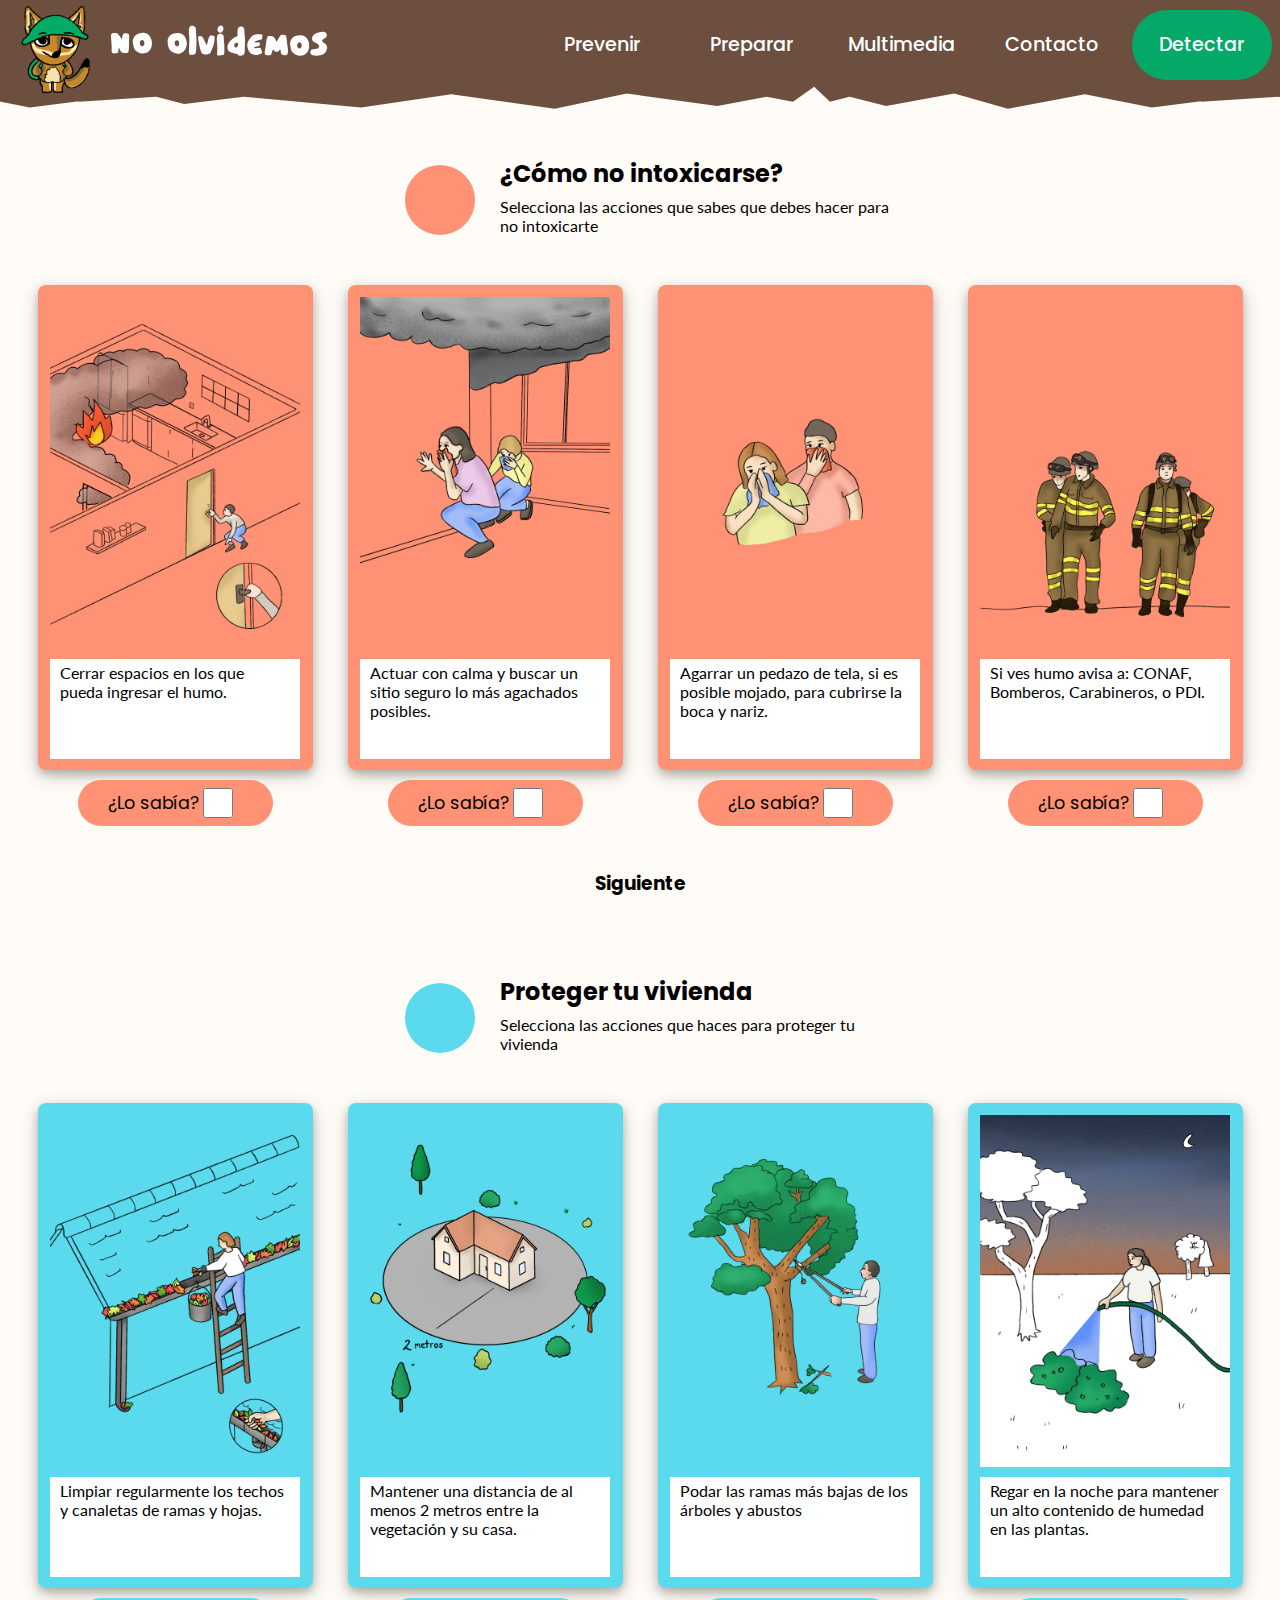
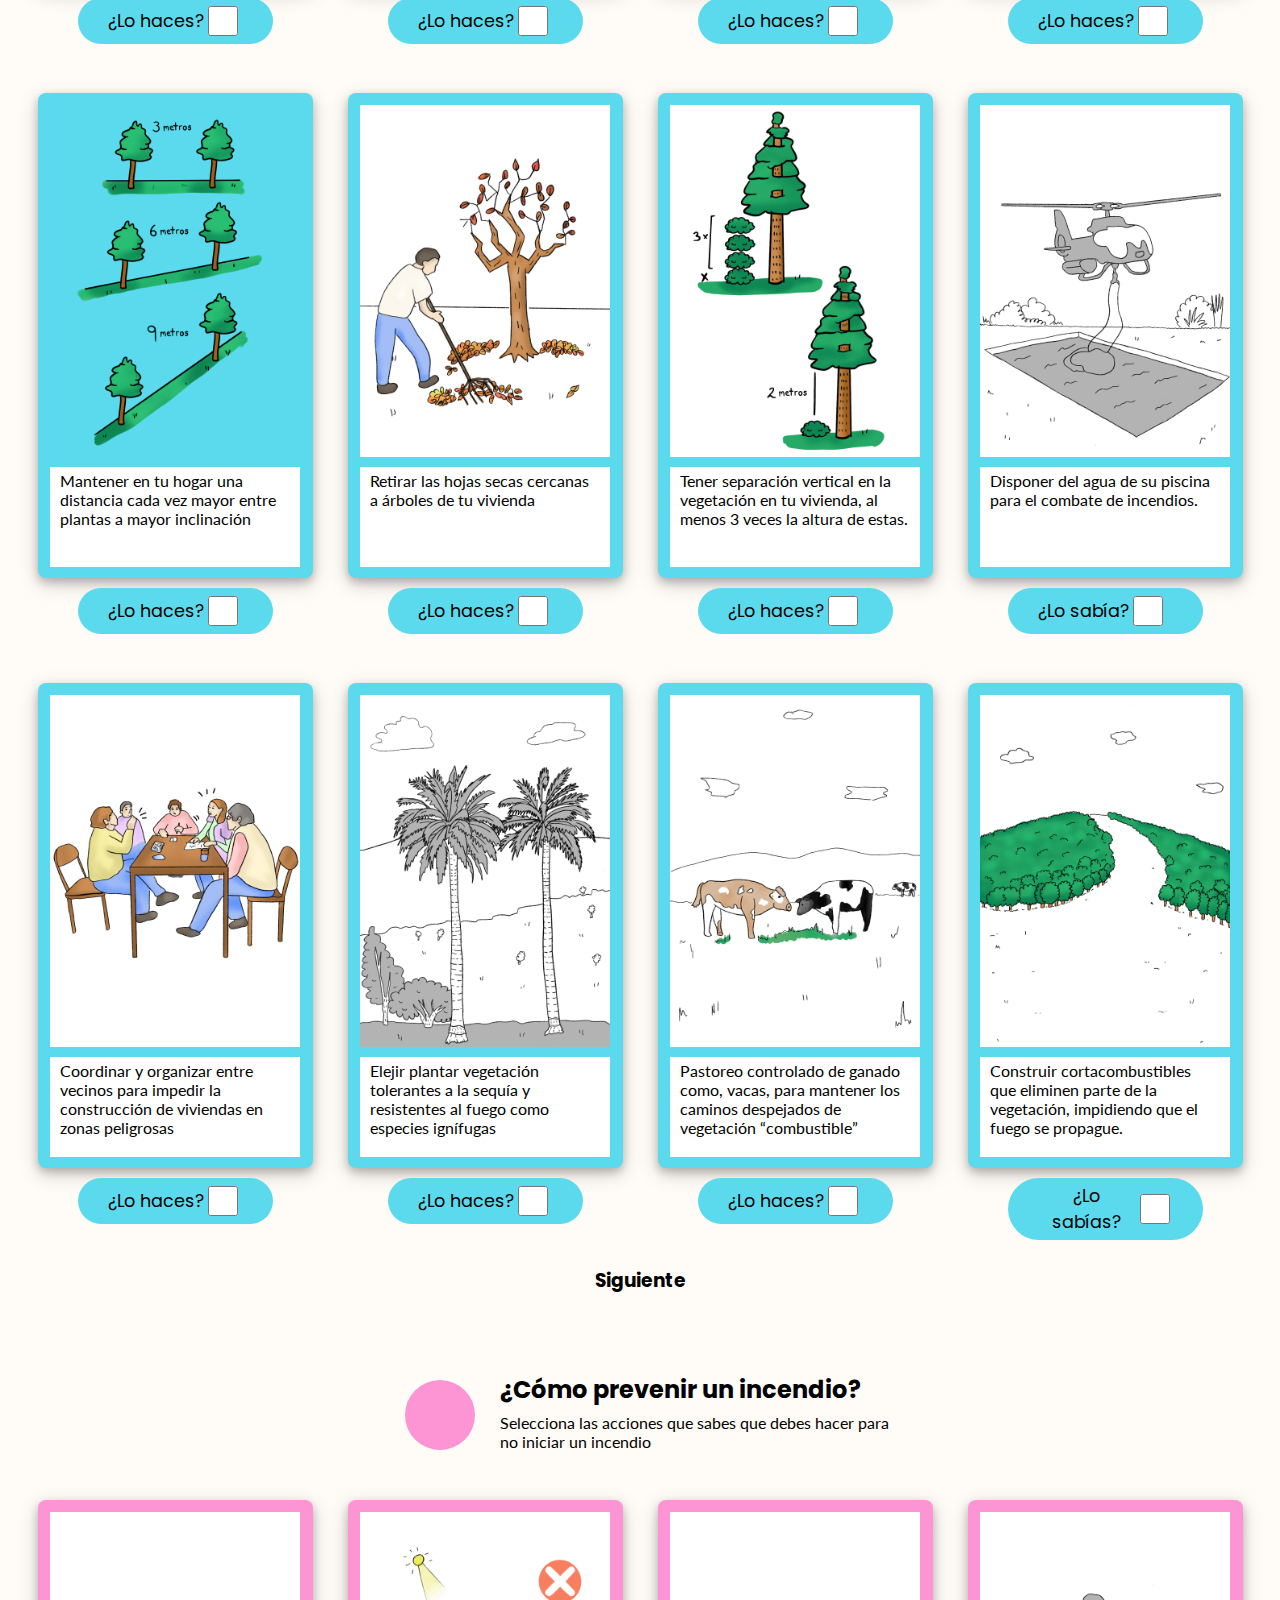
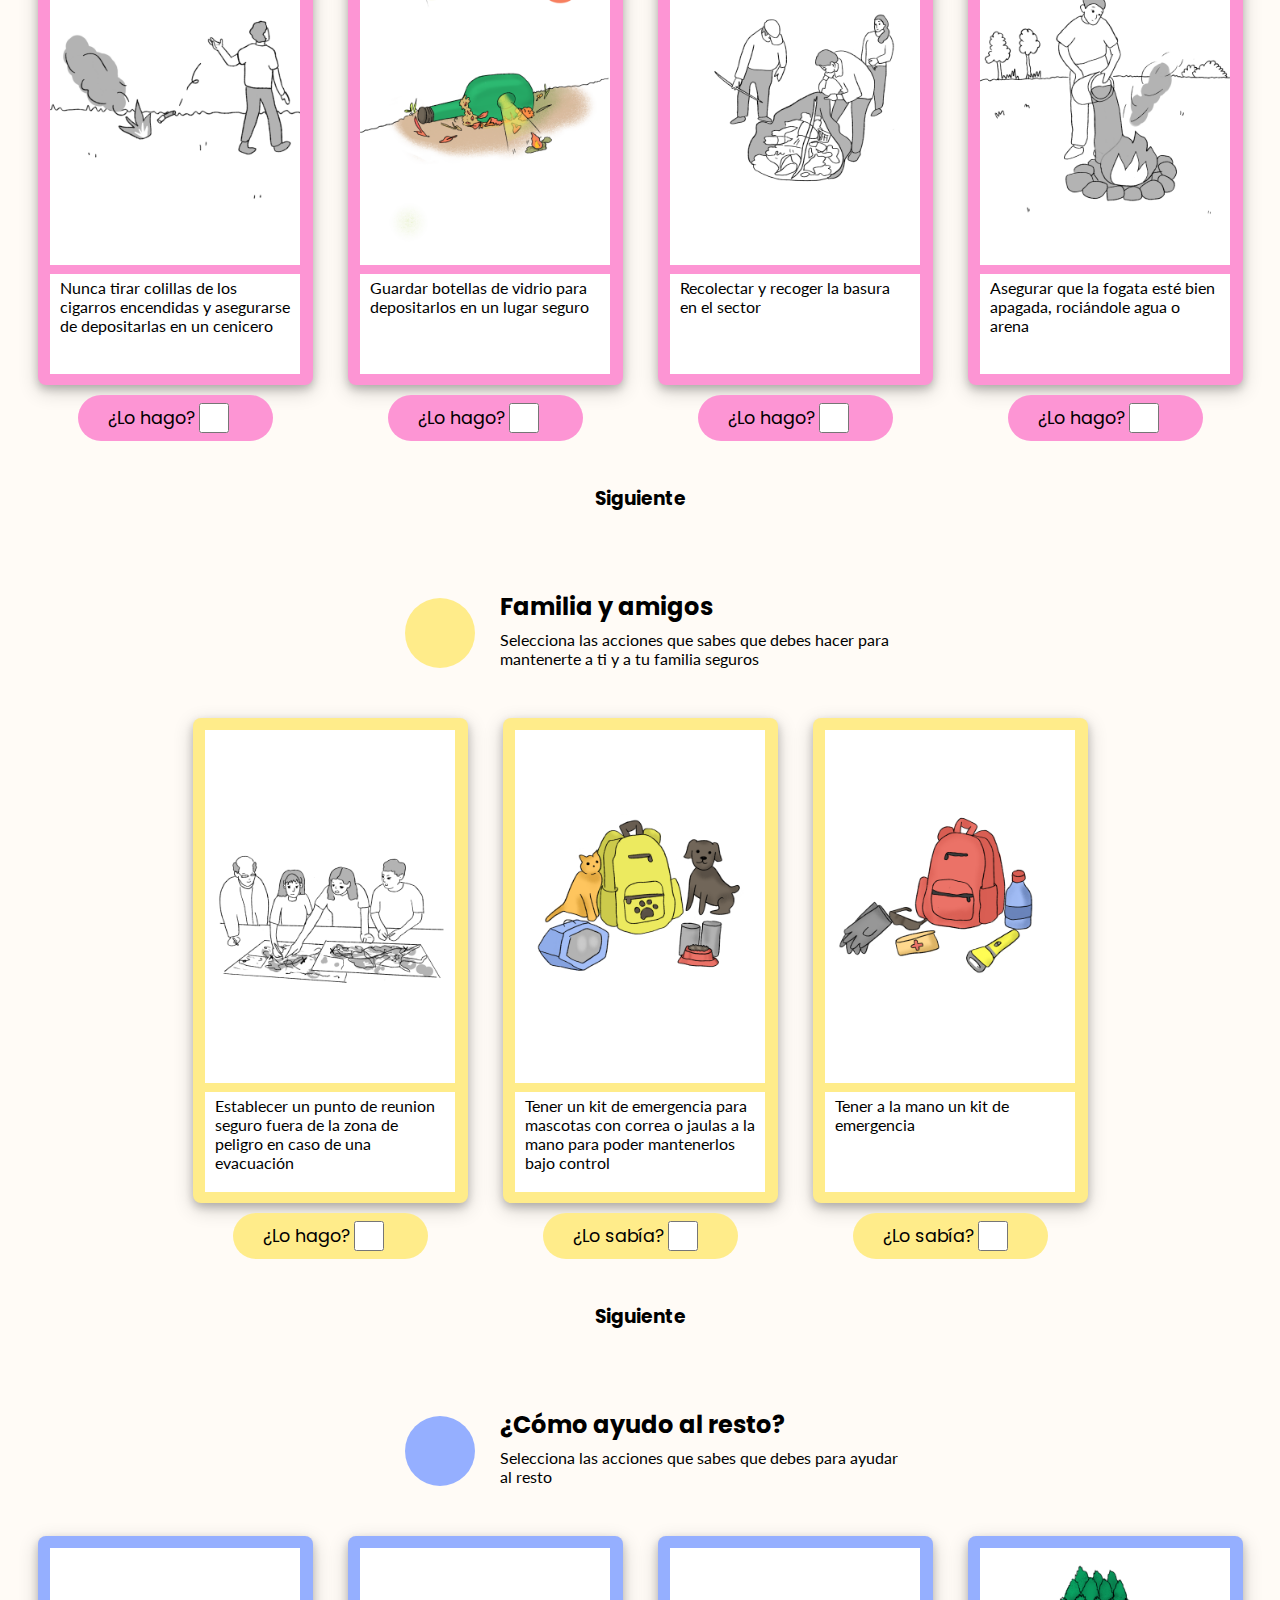
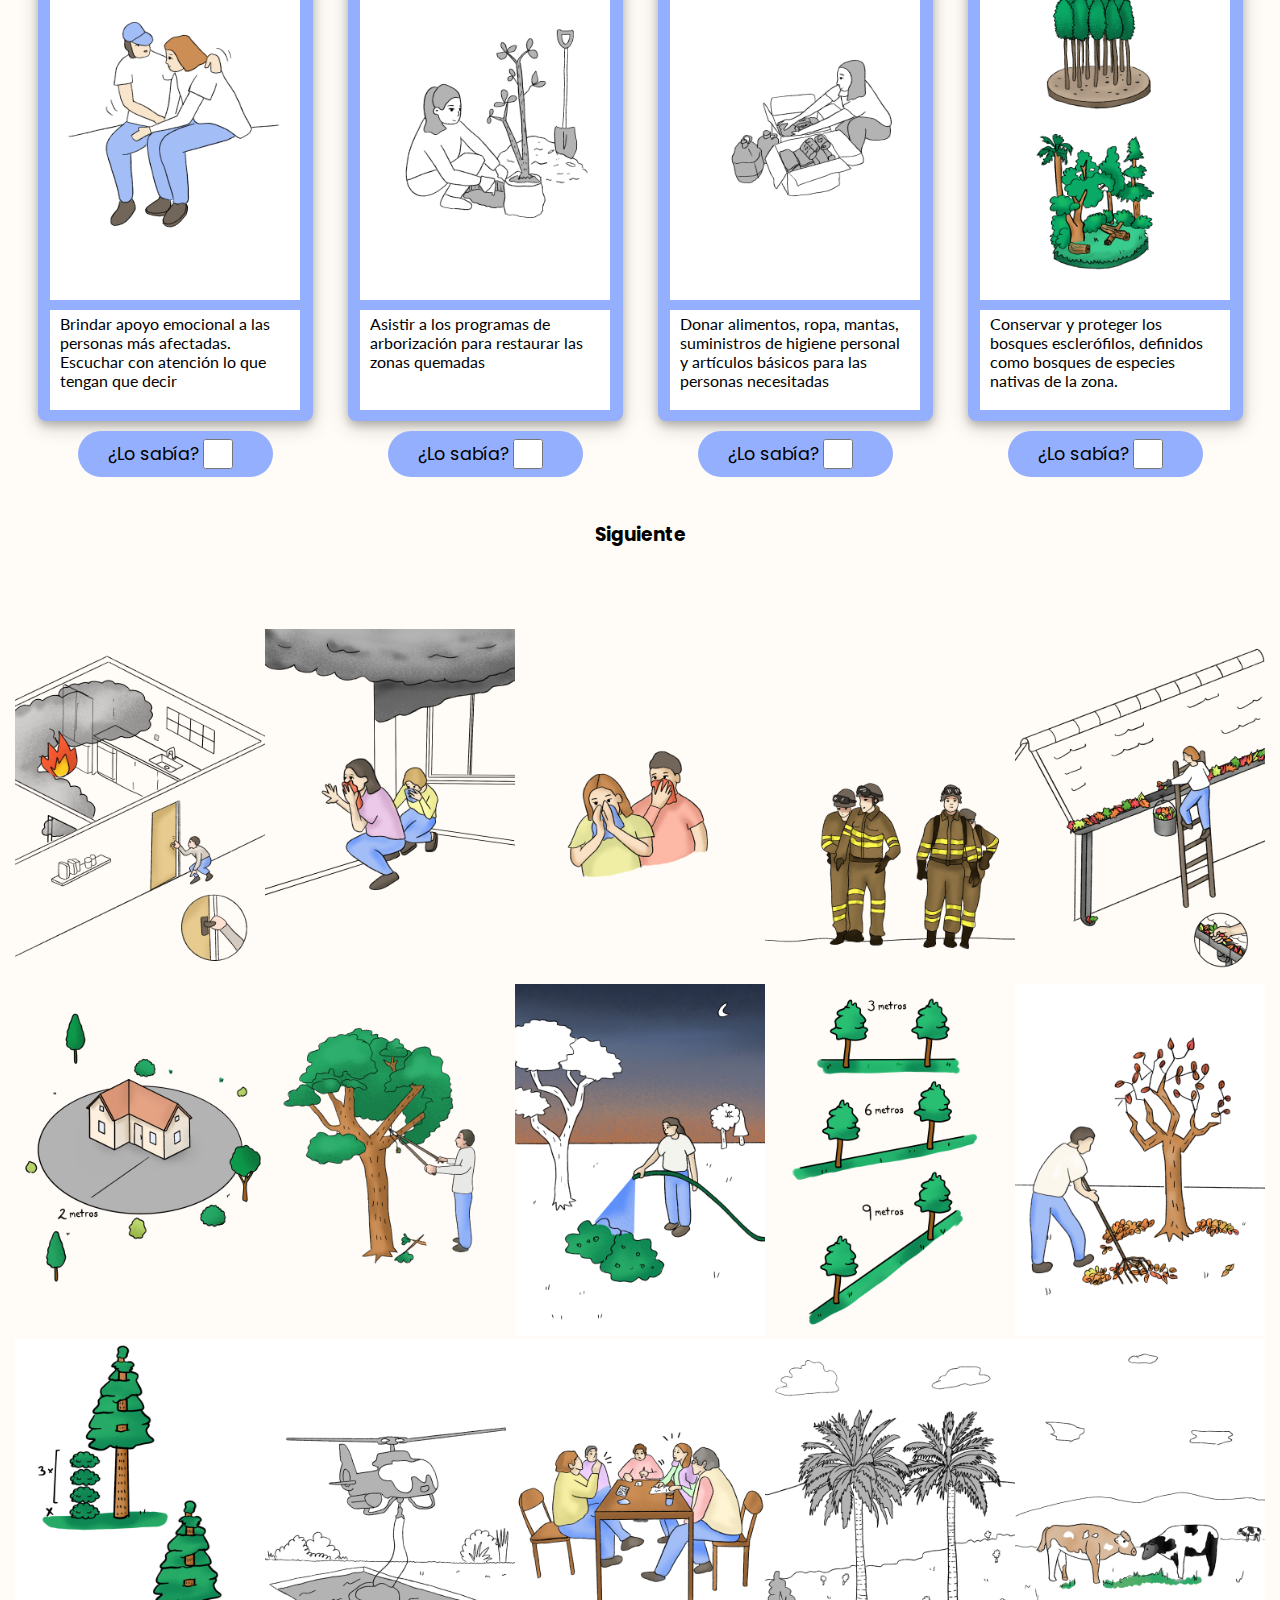
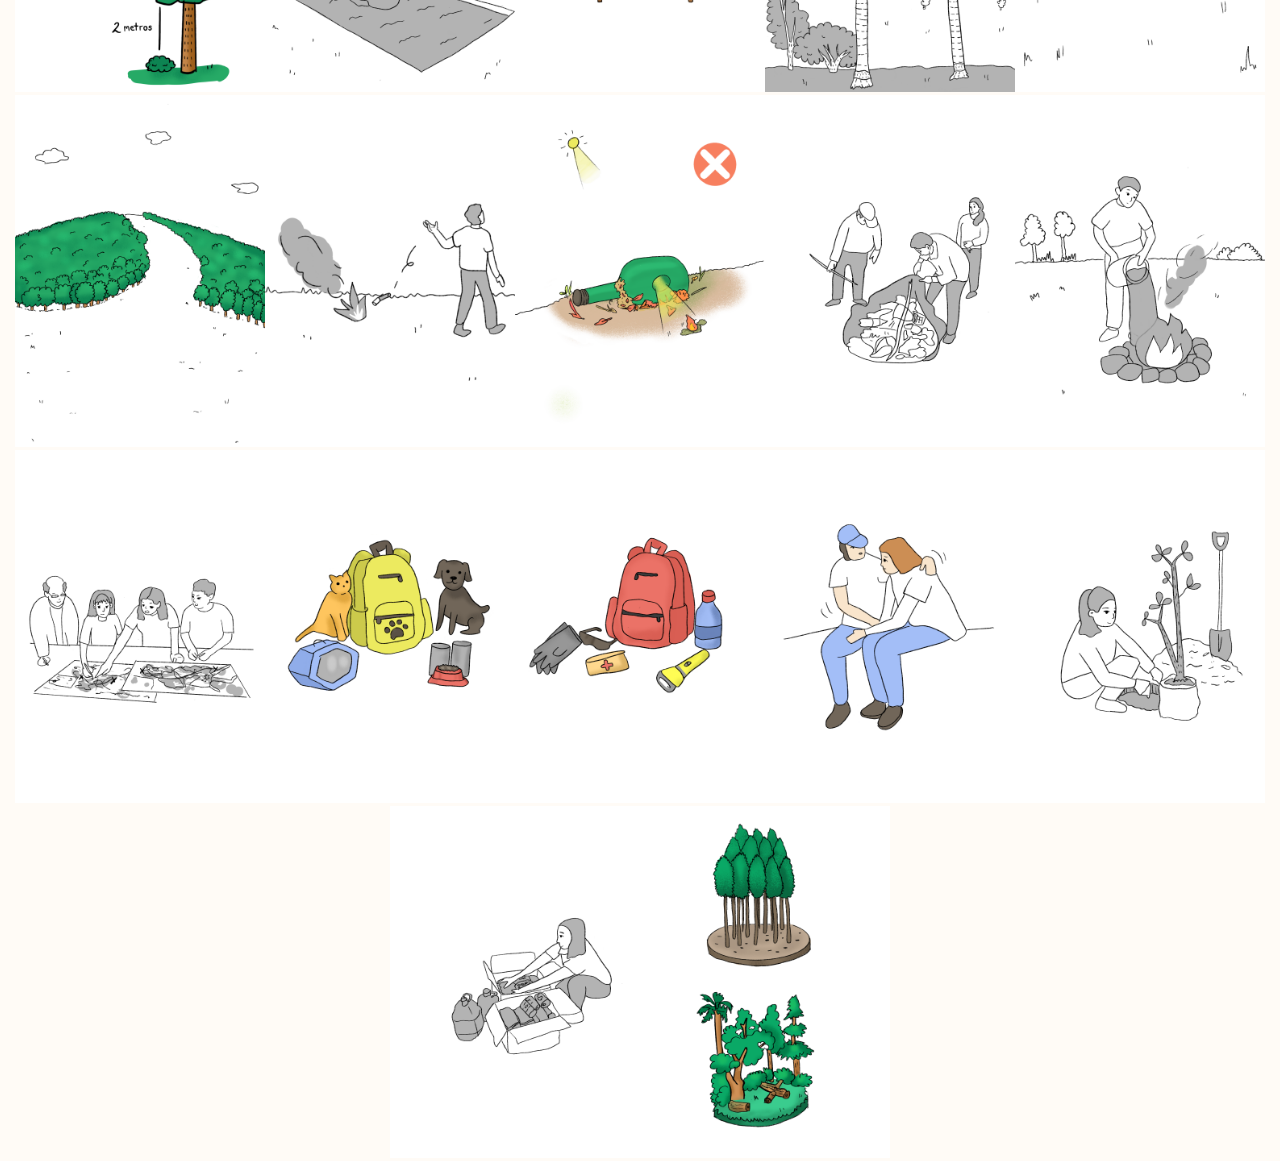
==== index.html @ 8b6e4983 "Add files via upload" ====
<!DOCTYPE html>
<html>
<head>
	<meta charset="utf-8">
	<title></title>
	<link rel="stylesheet" type="text/css" href="style.css">
</head>
<body>

	<!---------HEADER--------->
	 <header> 
  		<object id="svg1" data="img/logo2.svg" type="image/svg+xml"></object>
  		<nav>
				<ul class="lista1">
					<li><a href="#">Prevenir</a></li>
					<li><a href="#">Preparar</a></li>
					<li><a href="#">Multimedia</a></li>
					<li><a href="#">Contacto</a></li>
					<li><a href="#">Detectar</a></li>
				</ul>
			</nav>
	</header>

	<!-----------NARANJAS----------->

<main>
	<section id="uno">
		<div class="titulo1">
			<div class="circulo"></div>
  			<div class="titulo">
  				<h1>¿Cómo no intoxicarse?</h1>
  				<p>Selecciona las acciones que sabes que debes hacer para no intoxicarte<p>
  			</div>
  		</div>

	<div class="contenedor3tarjetas">
  	<div class="contenedortarjetas">
  			<div class="tarjetas">
  				<div class="imagentarjetas">
  				<img src="img/carta-1.png" alt="carta1" width="250px" class="center">
  			</div>
  		<div class="textotarjetas">
  			<p> Cerrar espacios en los que pueda ingresar el humo.
  			<p>
  		</div>
  	</div>

  	<div class="boton">
  		<div onclick="myFunction()">
  			<label class="container"> ¿Lo sabía? 
 				 <input class="containerx" type="checkbox">
 				 <span class="checkmark"></span>
			</label>
		</div>
 	 </div>
  </div>
  <div class="contenedortarjetas">
  			<div class="tarjetas">
  				<div class="imagentarjetas">
  				<img src="img/carta-2.png" alt="carta1" width="250px" class="center">
  			</div>
  		<div class="textotarjetas">
  			<p> Actuar con calma y buscar un sitio seguro lo más agachados posibles.
  			<p>
  		</div>
  	</div>

  	<div class="boton">
  		<div onclick="myFunction2()">
  			<label class="container"> ¿Lo sabía? 
 				 <input class="containerx" type="checkbox">
 				 <span class="checkmark"></span>
			</label>
		</div>
 	 </div>
  </div>
  <div class="contenedortarjetas">
  			<div class="tarjetas">
  				<div class="imagentarjetas">
  				<img src="img/carta-3.png" alt="carta1" width="250px" class="center">
  			</div>
  		<div class="textotarjetas">
  			<p> Agarrar un pedazo de tela, si es posible mojado, para cubrirse la boca y nariz.
  			<p>
  		</div>
  	</div>

  	<div class="boton">
  		<div onclick="myFunction3()">
  			<label class="container"> ¿Lo sabía? 
 				 <input class="containerx" type="checkbox">
 				 <span class="checkmark"></span>
			</label>
		</div>
 	 </div>
  </div>

    <div class="contenedortarjetas">
  			<div class="tarjetas">
  				<div class="imagentarjetas">
  				<img src="img/carta-4.png" alt="carta1" width="250px" class="center">
  			</div>
  		<div class="textotarjetas">
  			<p> Si ves humo avisa a: CONAF, Bomberos, Carabineros, o PDI.
  			<p>
  		</div>
  	</div>

  	<div class="boton">
  		<div onclick="myFunction4()">
  			<label class="container"> ¿Lo sabía? 
 				 <input class="containerx" type="checkbox">
 				 <span class="checkmark"></span>
			</label>
		</div>
 	 </div>
  </div>
</div>
</div>
		<a href="#dos"><div class="abajo"><h3>Siguiente</h3></div></a>

	</section>


<!------------AZULES------------->

	<section id="dos">
	
		<div class="titulo1">
			<div class="circulo" style="background-color: #5ADAEC;"></div>
  			<div class="titulo">
  				<h1>Proteger tu vivienda</h1>
  				<p>Selecciona las acciones que haces para proteger tu vivienda<p>
  			</div>

  		</div>

	<div class="contenedor3tarjetas">
  	<div class="contenedortarjetas">
  			<div class="tarjetas1">
  				<div class="imagentarjetas">
  				<img src="img/carta-5.png" alt="carta1" width="250px" class="center">
  			</div>
  		<div class="textotarjetas">
  			<p> Limpiar regularmente los techos y canaletas de ramas y hojas.
  			<p>
  		</div>
  	</div>

  	<div class="boton2">
  		<div onclick="myFunction5()">
  			<label class="container"> ¿Lo haces? 
 				 <input class="containerx" type="checkbox">
 				 <span class="checkmark"></span>
			</label>
		</div>
 	 </div>
  </div>
  <div class="contenedortarjetas">
  			<div class="tarjetas1">
  				<div class="imagentarjetas">
  				<img src="img/carta-6.png" alt="carta1" width="250px" class="center">
  			</div>
  		<div class="textotarjetas">
  			<p> Mantener una distancia de al menos 2 metros entre la vegetación y su casa. 
  			<p>
  		</div>
  	</div>

  	<div class="boton2">
  		<div onclick="myFunction6()">
  			<label class="container"> ¿Lo haces? 
 				 <input class="containerx" type="checkbox">
 				 <span class="checkmark"></span>
			</label>
		</div>
 	 </div>
  </div>
  <div class="contenedortarjetas">
  			<div class="tarjetas1">
  				<div class="imagentarjetas">
  				<img src="img/carta-7.png" alt="carta1" width="250px" class="center">
  			</div>
  		<div class="textotarjetas">
  			<p> Podar las ramas más bajas de los árboles y abustos
  			<p>
  		</div>
  	</div>

  	<div class="boton2">
  		<div onclick="myFunction7()">
  			<label class="container"> ¿Lo haces? 
 				 <input class="containerx" type="checkbox">
 				 <span class="checkmark"></span>
			</label>
		</div>
 	 </div>
  </div>

    <div class="contenedortarjetas">
  			<div class="tarjetas1">
  				<div class="imagentarjetas">
  				<img src="img/carta-8.png" alt="carta1" width="250px" class="center">
  			</div>
  		<div class="textotarjetas">
  			<p> Regar en la noche para mantener un alto contenido de humedad en las plantas.
  			<p>
  		</div>
  	</div>

  	<div class="boton2">
  		<div onclick="myFunction8()">
  			<label class="container"> ¿Lo haces? 
 				 <input class="containerx" type="checkbox">
 				 <span class="checkmark"></span>
			</label>
		</div>
 	 </div>
  </div>
</div>
</div>

	<div class="contenedor3tarjetas">
  	<div class="contenedortarjetas">
  			<div class="tarjetas1">
  				<div class="imagentarjetas">
  				<img src="img/carta-9.png" alt="carta1" width="250px" class="center">
  			</div>
  		<div class="textotarjetas">
  			<p> Mantener en tu hogar una distancia cada vez mayor entre plantas a mayor inclinación
  			<p>
  		</div>
  	</div>

  	<div class="boton2">
  		<div onclick="myFunction9()">
  			<label class="container"> ¿Lo haces? 
 				 <input class="containerx" type="checkbox">
 				 <span class="checkmark"></span>
			</label>
		</div>
 	 </div>
  </div>
  <div class="contenedortarjetas">
  			<div class="tarjetas1">
  				<div class="imagentarjetas">
  				<img src="img/carta-10.png" alt="carta1" width="250px" class="center">
  			</div>
  		<div class="textotarjetas">
  			<p> Retirar las hojas secas cercanas a árboles de tu vivienda
  			<p>
  		</div>
  	</div>

  	<div class="boton2">
  		<div onclick="myFunction10()">
  			<label class="container"> ¿Lo haces? 
 				 <input class="containerx" type="checkbox">
 				 <span class="checkmark"></span>
			</label>
		</div>
 	 </div>
  </div>
  <div class="contenedortarjetas">
  			<div class="tarjetas1">
  				<div class="imagentarjetas">
  				<img src="img/carta-11.png" alt="carta1" width="250px" class="center">
  			</div>
  		<div class="textotarjetas">
  			<p> Tener separación vertical en la vegetación en tu vivienda, al menos 3 veces la altura de estas.
  			<p>
  		</div>
  	</div>

  	<div class="boton2">
  		<div onclick="myFunction11()">
  			<label class="container"> ¿Lo haces? 
 				 <input class="containerx" type="checkbox">
 				 <span class="checkmark"></span>
			</label>
		</div>
 	 </div>
  </div>

    <div class="contenedortarjetas">
  			<div class="tarjetas1">
  				<div class="imagentarjetas">
  				<img src="img/carta-12.png" alt="carta1" width="250px" class="center">
  			</div>
  		<div class="textotarjetas">
  			<p> Disponer del agua de su piscina para el combate de incendios.
  			<p>
  		</div>
  	</div>

  	<div class="boton2">
  		<div onclick="myFunction12()">
  			<label class="container"> ¿Lo sabía? 
 				 <input class="containerx" type="checkbox">
 				 <span class="checkmark"></span>
			</label>
		</div>
 	 </div>
  </div>
</div>
</div>


	<div class="contenedor3tarjetas">
  	<div class="contenedortarjetas">
  			<div class="tarjetas1">
  				<div class="imagentarjetas">
  				<img src="img/carta-13.png" alt="carta1" width="250px" class="center">
  			</div>
  		<div class="textotarjetas">
  			<p> Coordinar y organizar entre vecinos para impedir la construcción de viviendas en zonas peligrosas 
  			<p>
  		</div>
  	</div>

  	<div class="boton2">
  		<div onclick="myFunction13()">
  			<label class="container"> ¿Lo haces? 
 				 <input class="containerx" type="checkbox">
 				 <span class="checkmark"></span>
			</label>
		</div>
 	 </div>
  </div>
  <div class="contenedortarjetas">
  			<div class="tarjetas1">
  				<div class="imagentarjetas">
  				<img src="img/carta-14.png" alt="carta1" width="250px" class="center">
  			</div>
  		<div class="textotarjetas">
  			<p> Elejir plantar vegetación tolerantes a la sequía y resistentes al fuego como especies ignífugas
  			<p>
  		</div>
  	</div>

  	<div class="boton2">
  		<div onclick="myFunction14()">
  			<label class="container"> ¿Lo haces? 
 				 <input class="containerx" type="checkbox">
 				 <span class="checkmark"></span>
			</label>
		</div>
 	 </div>
  </div>
  <div class="contenedortarjetas">
  			<div class="tarjetas1">
  				<div class="imagentarjetas">
  				<img src="img/carta-15.png" alt="carta1" width="250px" class="center">
  			</div>
  		<div class="textotarjetas">
  			<p> Pastoreo controlado de ganado como, vacas, para mantener los caminos despejados de vegetación “combustible”
  			<p>
  		</div>
  	</div>

  	<div class="boton2">
  		<div onclick="myFunction15()">
  			<label class="container"> ¿Lo haces? 
 				 <input class="containerx" type="checkbox">
 				 <span class="checkmark"></span>
			</label>
		</div>
 	 </div>
  </div>

    <div class="contenedortarjetas">
  			<div class="tarjetas1">
  				<div class="imagentarjetas">
  				<img src="img/carta-16.png" alt="carta1" width="250px" class="center">
  			</div>
  		<div class="textotarjetas">
  			<p> Construir cortacombustibles que eliminen parte de la vegetación, impidiendo que el fuego se propague.
  			<p>
  		</div>
  	</div>

  	<div class="boton2">
  		<div onclick="myFunction16()">
  			<label class="container"> ¿Lo sabías? 
 				 <input class="containerx" type="checkbox">
 				 <span class="checkmark"></span>
			</label>
		</div>
 	 </div>
  </div>
</div>
</div>

		<a href="#tres"><div class="abajo"><h3>Siguiente</h3></a>
	</section>


	<!--ROSADAS-->
	<section id="tres">
		<div class="titulo1">
			<div class="circulo" style="background-color: #FD95D4;"></div>
  			<div class="titulo">
  				<h1>¿Cómo prevenir un incendio?</h1>
  				<p>Selecciona las acciones que sabes que debes hacer para no iniciar un incendio<p>
  			</div>
  		</div>
			<div class="contenedor3tarjetas">
  	<div class="contenedortarjetas">
  			<div class="tarjetas2">
  				<div class="imagentarjetas">
  				<img src="img/carta-17.png" alt="carta1" width="250px" class="center">
  			</div>
  		<div class="textotarjetas">
  			<p> Nunca tirar colillas de los cigarros encendidas y asegurarse de depositarlas en un cenicero
  			<p>
  		</div>
  	</div>

  	<div class="boton3">
  		<div onclick="myFunction17()">
  			<label class="container"> ¿Lo hago? 
 				 <input class="containerx" type="checkbox">
 				 <span class="checkmark"></span>
			</label>
		</div>
 	 </div>
  </div>
  <div class="contenedortarjetas">
  			<div class="tarjetas2">
  				<div class="imagentarjetas">
  				<img src="img/carta-18.png" alt="carta1" width="250px" class="center">
  			</div>
  		<div class="textotarjetas">
  			<p> Guardar botellas de vidrio para depositarlos en un lugar seguro
  			<p>
  		</div>
  	</div>

  	<div class="boton3">
  		<div onclick="myFunction18()">
  			<label class="container"> ¿Lo hago? 
 				 <input class="containerx" type="checkbox">
 				 <span class="checkmark"></span>
			</label>
		</div>
 	 </div>
  </div>
  <div class="contenedortarjetas">
  			<div class="tarjetas2">
  				<div class="imagentarjetas">
  				<img src="img/carta-19.png" alt="carta1" width="250px" class="center">
  			</div>
  		<div class="textotarjetas">
  			<p> Recolectar y recoger la basura en el sector 
  			<p>
  		</div>
  	</div>

  	<div class="boton3">
  		<div onclick="myFunction19()">
  			<label class="container"> ¿Lo hago? 
 				 <input class="containerx" type="checkbox">
 				 <span class="checkmark"></span>
			</label>
		</div>
 	 </div>
  </div>

    <div class="contenedortarjetas">
  			<div class="tarjetas2">
  				<div class="imagentarjetas">
  				<img src="img/carta-20.png" alt="carta1" width="250px" class="center">
  			</div>
  		<div class="textotarjetas">
  			<p> Asegurar que la fogata esté bien apagada, rociándole agua o arena
  			<p>
  		</div>
  	</div>

  	<div class="boton3">
  		<div onclick="myFunction20()">
  			<label class="container"> ¿Lo hago? 
 				 <input class="containerx" type="checkbox">
 				 <span class="checkmark"></span>
			</label>
		</div>
 	 </div>
  </div>
</div>
</div>

		<a href="#cuatro"><div class="abajo"><h3>Siguiente</h3></a>
	</section>


	<!--AMARILLO-->
	<section id="cuatro">
		<div class="titulo1">
			<div class="circulo" style="background-color: #FFEC8A;"></div>
  			<div class="titulo">
  				<h1>Familia y amigos</h1>
  				<p>Selecciona las acciones que sabes que debes hacer para mantenerte a ti y a tu familia seguros<p>
  			</div>
  		</div>
			<div class="contenedor3tarjetas">
  	<div class="contenedortarjetas">
  			<div class="tarjetas3">
  				<div class="imagentarjetas">
  				<img src="img/carta-21.png" alt="carta1" width="250px" class="center">
  			</div>
  		<div class="textotarjetas">
  			<p> Establecer un punto de reunion seguro fuera de la zona de peligro en caso de una evacuación
  			<p>
  		</div>
  	</div>

  	<div class="boton4">
  		<div onclick="myFunction21()">
  			<label class="container"> ¿Lo hago? 
 				 <input class="containerx" type="checkbox">
 				 <span class="checkmark"></span>
			</label>
		</div>
 	 </div>
  </div>
  <div class="contenedortarjetas">
  			<div class="tarjetas3">
  				<div class="imagentarjetas">
  				<img src="img/carta-22.png" alt="carta1" width="250px" class="center">
  			</div>
  		<div class="textotarjetas">
  			<p> Tener un kit de emergencia para mascotas con correa o jaulas a la mano para poder mantenerlos bajo control
  			<p>
  		</div>
  	</div>

  	<div class="boton4">
  		<div onclick="myFunction22()">
  			<label class="container"> ¿Lo sabía? 
 				 <input class="containerx" type="checkbox">
 				 <span class="checkmark"></span>
			</label>
		</div>
 	 </div>
  </div>
  <div class="contenedortarjetas">
  			<div class="tarjetas3">
  				<div class="imagentarjetas">
  				<img src="img/carta-23.png" alt="carta1" width="250px" class="center">
  			</div>
  		<div class="textotarjetas">
  			<p> Tener a la mano un kit de emergencia
  			<p>
  		</div>
  	</div>

  	<div class="boton4">
  		<div onclick="myFunction23()">
  			<label class="container"> ¿Lo sabía? 
 				 <input class="containerx" type="checkbox">
 				 <span class="checkmark"></span>
			</label>
		</div>
 	 </div>
  </div>

  
</div>
		<a href="#cinco"><div class="abajo"><h3>Siguiente</h3></a>
	</section>


	<!--AZUL OSCURO-->

	<section id="cinco">
		<div class="titulo1">
			<div class="circulo" style="background-color: #95AFFF;"></div>
  			<div class="titulo">
  				<h1>¿Cómo ayudo al resto?</h1>
  				<p>Selecciona las acciones que sabes que debes para ayudar al resto<p>
  			</div>
  		</div>
			<div class="contenedor3tarjetas">
  	<div class="contenedortarjetas">
  			<div class="tarjetas4">
  				<div class="imagentarjetas">
  				<img src="img/carta-24.png" alt="carta1" width="250px" class="center">
  			</div>
  		<div class="textotarjetas">
  			<p> Brindar apoyo emocional a las personas más afectadas. Escuchar con atención lo que tengan que decir
  			<p>
  		</div>
  	</div>

  	<div class="boton5">
  		<div onclick="myFunction24()">
  			<label class="container"> ¿Lo sabía? 
 				 <input class="containerx" type="checkbox">
 				 <span class="checkmark"></span>
			</label>
		</div>
 	 </div>
  </div>
  <div class="contenedortarjetas">
  			<div class="tarjetas4">
  				<div class="imagentarjetas">
  				<img src="img/carta-25.png" alt="carta1" width="250px" class="center">
  			</div>
  		<div class="textotarjetas">
  			<p> Asistir a los programas de arborización para restaurar las zonas quemadas
  			<p>
  		</div>
  	</div>

  	<div class="boton5">
  		<div onclick="myFunction25()">
  			<label class="container"> ¿Lo sabía? 
 				 <input class="containerx" type="checkbox">
 				 <span class="checkmark"></span>
			</label>
		</div>
 	 </div>
  </div>
  <div class="contenedortarjetas">
  			<div class="tarjetas4">
  				<div class="imagentarjetas">
  				<img src="img/carta-26.png" alt="carta1" width="250px" class="center">
  			</div>
  		<div class="textotarjetas">
  			<p> Donar alimentos, ropa, mantas, suministros de higiene personal y artículos básicos para las personas necesitadas
  			<p>
  		</div>
  	</div>

  	<div class="boton5">
  		<div onclick="myFunction26()">
  			<label class="container"> ¿Lo sabía? 
 				 <input class="containerx" type="checkbox">
 				 <span class="checkmark"></span>
			</label>
		</div>
 	 </div>
  </div>

    <div class="contenedortarjetas">
  			<div class="tarjetas4">
  				<div class="imagentarjetas">
  				<img src="img/carta-27.png" alt="carta1" width="250px" class="center">
  			</div>
  		<div class="textotarjetas">
  			<p> Conservar y proteger los bosques esclerófilos, definidos como bosques de especies nativas de la zona. 
  			<p>
  		</div>
  	</div>

  	<div class="boton5">
  		<div onclick="myFunction27()">
  			<label class="container"> ¿Lo sabía? 
 				 <input class="containerx" type="checkbox">
 				 <span class="checkmark"></span>
			</label>
		</div>
 	 </div>
  </div>
</div>
</div>
		<a href="#uno"><div class="abajo"><h3>Siguiente</h3></a>
	</section>

	<div class="plantilla">
	<div id="myDIV">
  	<img src="img/carta-1.png" alt="carta1" width="250px">
	</div>
	<div id="myDIV2">
  	<img src="img/carta-2.png" alt="carta1" width="250px">
	</div>
	<div id="myDIV3">
  	<img src="img/carta-3.png" alt="carta1" width="250px">
	</div>
	<div id="myDIV4">
  	<img src="img/carta-4.png" alt="carta1" width="250px">
	</div>
	<div id="myDIV5">
  	<img src="img/carta-5.png" alt="carta1" width="250px">
	</div>
	<div id="myDIV6">
  	<img src="img/carta-6.png" alt="carta1" width="250px">
	</div>
	<div id="myDIV7">
  	<img src="img/carta-7.png" alt="carta1" width="250px">
	</div>
	<div id="myDIV8">
  	<img src="img/carta-8.png" alt="carta1" width="250px">
	</div>
	<div id="myDIV9">
  	<img src="img/carta-9.png" alt="carta1" width="250px">
	</div>
	<div id="myDIV10">
  	<img src="img/carta-10.png" alt="carta1" width="250px">
	</div>
	<div id="myDIV11">
  	<img src="img/carta-11.png" alt="carta1" width="250px">
	</div>
	<div id="myDIV12">
  	<img src="img/carta-12.png" alt="carta1" width="250px">
	</div>
	<div id="myDIV13">
  	<img src="img/carta-13.png" alt="carta1" width="250px">
	</div>
	<div id="myDIV14">
  	<img src="img/carta-14.png" alt="carta1" width="250px">
	</div>
	<div id="myDIV15">
  	<img src="img/carta-15.png" alt="carta1" width="250px">
	</div>
	<div id="myDIV16">
  	<img src="img/carta-16.png" alt="carta1" width="250px">
	</div>
	<div id="myDIV17">
  	<img src="img/carta-17.png" alt="carta1" width="250px">
	</div>
	<div id="myDIV18">
  	<img src="img/carta-18.png" alt="carta1" width="250px">
	</div>
	<div id="myDIV19">
  	<img src="img/carta-19.png" alt="carta1" width="250px">
	</div>
	<div id="myDIV20">
  	<img src="img/carta-20.png" alt="carta1" width="250px">
	</div>
	<div id="myDIV21">
  	<img src="img/carta-21.png" alt="carta1" width="250px">
	</div>
	<div id="myDIV22">
  	<img src="img/carta-22.png" alt="carta1" width="250px">
	</div>
	<div id="myDIV23">
  	<img src="img/carta-23.png" alt="carta1" width="250px">
	</div>
	<div id="myDIV24">
  	<img src="img/carta-24.png" alt="carta1" width="250px">
	</div>
	<div id="myDIV25">
  	<img src="img/carta-25.png" alt="carta1" width="250px">
	</div>
	<div id="myDIV26">
  	<img src="img/carta-26.png" alt="carta1" width="250px">
	</div>
	<div id="myDIV27">
  	<img src="img/carta-27.png" alt="carta1" width="250px">
	</div>
<div>
</main>

  <script src="script.js"></script>


</body>
</html>
---- style.css ----
@import url('https://fonts.googleapis.com/css2?family=Barlow:ital,wght@0,100;0,200;0,300;0,400;0,500;0,600;0,700;0,800;0,900;1,100;1,200;1,300;1,400;1,500;1,600;1,700;1,800;1,900&family=Lato:ital,wght@0,100;0,300;0,400;0,700;0,900;1,100;1,300;1,400;1,700;1,900&family=Poppins:ital,wght@0,100;0,200;0,300;0,400;0,500;0,600;0,700;0,800;0,900;1,100;1,200;1,300;1,400;1,500;1,600;1,700;1,800;1,900&display=swap');

html {scroll-behavior: smooth;
	box-sizing: border-box;
	
    }

	#uno{width: 100%; height: 100%;  margin: 0px;text-align: center; scroll-snap-align: start; }
	#dos{width: 100%;   margin-top: 80px; text-align: center; scroll-snap-align: start;}
	#tres{width: 100%;	 margin-top: 80px;  text-align: center; scroll-snap-align: start;}
	#cuatro{width: 100%;   margin-top: 80px;   text-align: center; scroll-snap-align: start;}
	#cinco{width: 100%;  margin-top: 80px;  text-align: center; scroll-snap-align: start;}

body {font-family: 'lato', sans-serif;
	background-color: #FFFBF6;
	margin: 0px;
	}

main {
  scroll-snap-type: mandatory;
  scroll-snap-type: y mandatory;
}

section {
  scroll-snap-align: start;
  height: 100%;
}


header{
    height: 120px;
    background-image: url("img/frame.svg");
    background-repeat: repeat;
    background-position: center;
	}

#svg1 {width: 320px;
	position: absolute;
	margin-left: 10px;
	}

ul.lista1 {display: flex;
    margin: 0;
    list-style-type: none;
    justify-content: right;
    font-size: 1.2rem;
    font-weight: 500;
    width: 97%;
    height: 70px;  
    position: absolute;
    margin-top: 10px;
	}

.lista1 li{
    margin-right: 10px;
    text-align: center;
    border-radius: 50px;
	}

.lista1 li:hover{
    margin-right: 10px;
    text-align: center;
    font-size: 1.3rem;
    background-color: rgba(0, 0, 0, 0.2);
    border-radius: 50px;
    }

 .lista1 li:nth-child(5) {
 	background: #04A867;
 	height: 70px;
	}

 .lista1 li:hover:nth-child(5) {
  	background: #009057;
  	width: 150px;
  	height: 75px;
  	padding-top: 5px;
	}

.lista1 li a{display: inline-block;
    padding: 20px 0;
    color: white;
    text-decoration: none;
    width: 140px;
    height: 50px;
	}

.circulo{
  height: 70px;
  width: 70px;
  background-color: #FF9174;
  border-radius: 50%;
  margin: 25px;
}

.titulo1 {margin: 20px;
	 display: flex;
	  justify-content: center;
    }

.titulo {
	width: 400px;
    text-align: left;
    }

.titulo h1{
	font-size: 1.5em;
	font-family: poppins, sans-serif;
	margin-bottom: -10px;
    }

.contenedortarjetas {width: 300px;
    height: 580px;
    display: flex;
    align-items: center;
    flex-direction: column;
    flex-wrap: wrap;
    
    margin: 5px;

    }

.tarjetas {width: 275px;
    height: 485px;
    background-color: #FF9174;
    display: flex;
    align-items: center;
    margin-bottom: 10px;
    flex-direction: column;
    border-radius: 8px;
    flex-wrap: wrap;
    box-shadow: 0 4px 8px 0 rgba(0, 0, 0, 0.2), 0 6px 20px 0 rgba(0, 0, 0, 0.19);

    }

.tarjetas1 {width: 275px;
    height: 485px;
    background-color: #5ADAEC;
    display: flex;
    align-items: center;
    margin-bottom: 10px;
    flex-direction: column;
    border-radius: 8px;
    flex-wrap: wrap;
     box-shadow: 0 4px 8px 0 rgba(0, 0, 0, 0.2), 0 6px 20px 0 rgba(0, 0, 0, 0.19);

    }


.tarjetas2 {width: 275px;
    height: 485px;
    background-color: #FD95D4;
    display: flex;
    align-items: center;
    margin-bottom: 10px;
    flex-direction: column;
    border-radius: 8px;
    flex-wrap: wrap;
   	box-shadow: 0 4px 8px 0 rgba(0, 0, 0, 0.2), 0 6px 20px 0 rgba(0, 0, 0, 0.19);

    }

.tarjetas3 {width: 275px;
    height: 485px;
    background-color: #FFEC8A;
    display: flex;
    align-items: center;
    margin-bottom: 10px;
    flex-direction: column;
    border-radius: 8px;
    flex-wrap: wrap;
    box-shadow: 0 4px 8px 0 rgba(0, 0, 0, 0.2), 0 6px 20px 0 rgba(0, 0, 0, 0.19);

    }

.tarjetas4 {width: 275px;
    height: 485px;
    background-color: #95AFFF;
    display: flex;
    align-items: center;
    margin-bottom: 10px;
    flex-direction: column;
    border-radius: 8px;
    flex-wrap: wrap;
    box-shadow: 0 4px 8px 0 rgba(0, 0, 0, 0.2), 0 6px 20px 0 rgba(0, 0, 0, 0.19);

    }

.imagentarjetas {width: 250px;
    height: 350px;
    display: flex;
    margin-bottom: 12px;
    flex-direction: column;
    margin-top: 12px;
    }

.textotarjetas {width: 250px;
    height: 100px;
    background-color: white;
    }

.textotarjetas p{color: black;
    margin-top: 4px;
    margin-right: 10px;
    margin-left: 10px;
    text-align: left;
    }

.boton{ 
        background-color: #FF9174;
        width: 135px;
        border-radius: 50px;
        padding: 5px 30px;
        display: flex;
    }

 .boton2{ 
        background-color: #5ADAEC;
        width: 135px;
        border-radius: 50px;
        padding: 5px 30px;
        display: flex;
    }

 .boton3{ 
        background-color: #FD95D4;
        width: 135px;
        border-radius: 50px;
        padding: 5px 30px;
        display: flex;
    }

  .boton4{ 
        background-color: #FFEC8A;
        width: 135px;
        border-radius: 50px;
        padding: 5px 30px;
        display: flex;
    }

  .boton5{ 
        background-color: #95AFFF;
        width: 135px;
        border-radius: 50px;
        padding: 5px 30px;
        display: flex;
    }

label.container{
    font-family: 'Poppins', sans-serif;
    font-size: 1.1em;
    display: flex;
    align-items: center;
    justify-content: center;
}

input.containerx[type="checkbox"] {
    width: 30px;
    height: 30px;
    border-radius: 0.5em;
    accent-color: blue;
    cursor: pointer;
    display: flex;
    outline: none;
    }

input.containerx[type="checkbox"]: after {
    width: 50px;
    height: 30px;
    border-radius: 0.5em;
    accent-color: blue;
    cursor: pointer;
    display: flex;
    outline: none;
    background-color: darkred;
    }

.contenedor3tarjetas {display: flex;
	flex-wrap: wrap;
	align-items: center;
    justify-content: center;}


.abajo {margin: -20px;}


.abajo h3{color: black;
	}

.abajo h3:hover{color: blue;
	}

a{text-decoration: none; font-family: poppins;  }

.plantilla {display: flex;
	flex-wrap: wrap;
	margin-top: 100px;
	justify-content: center;
    }
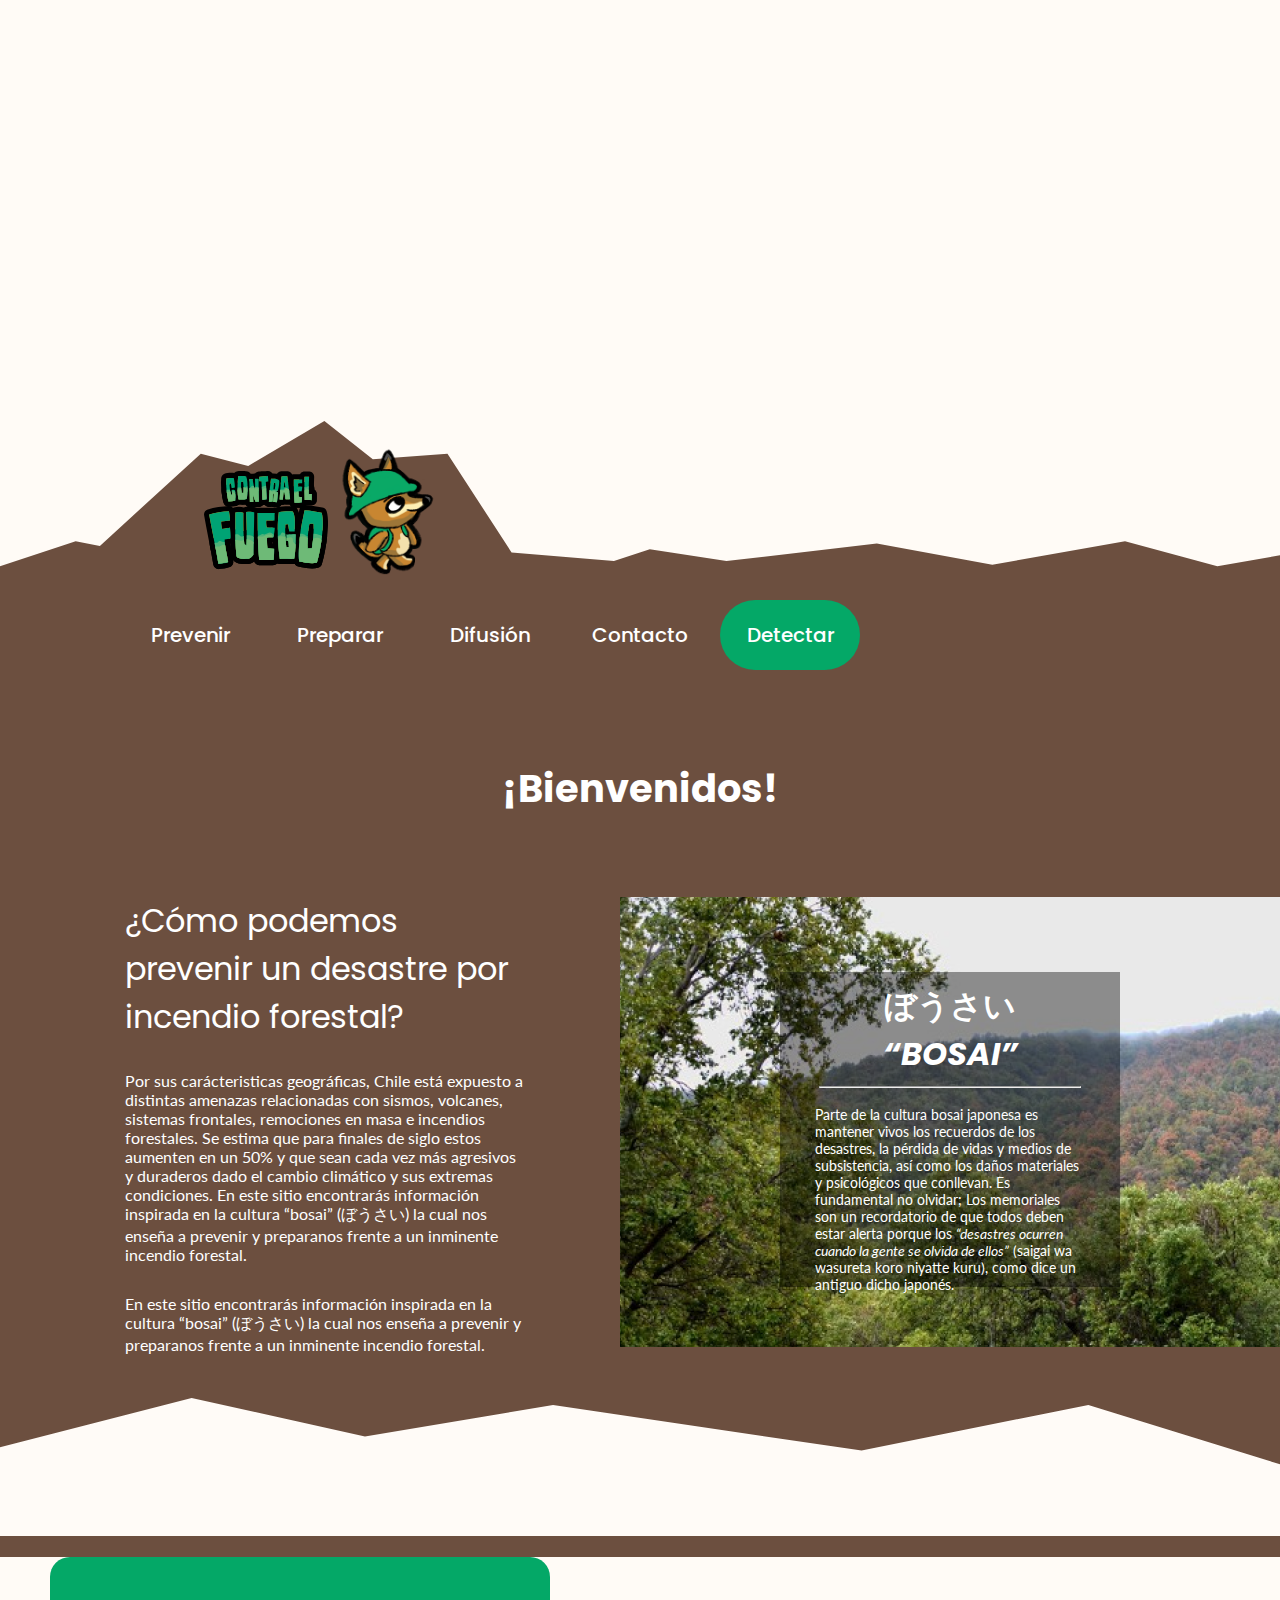
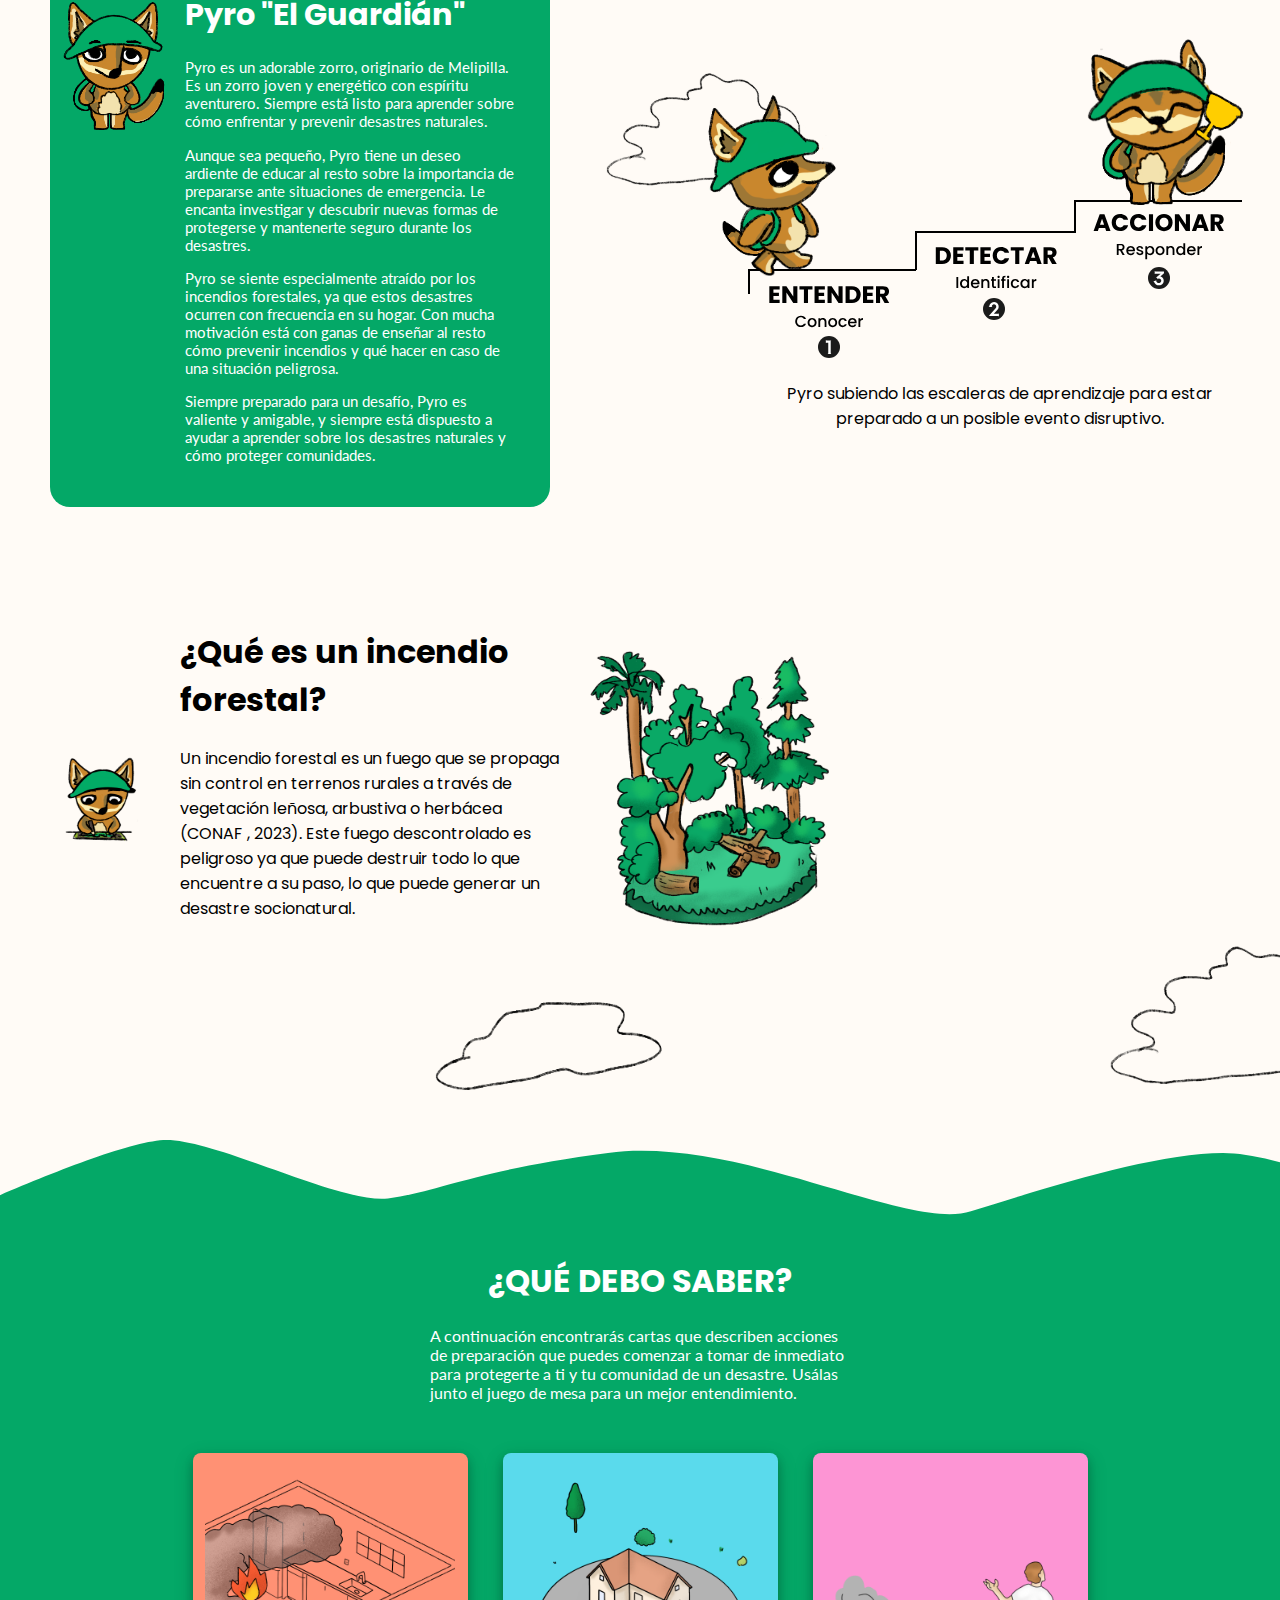
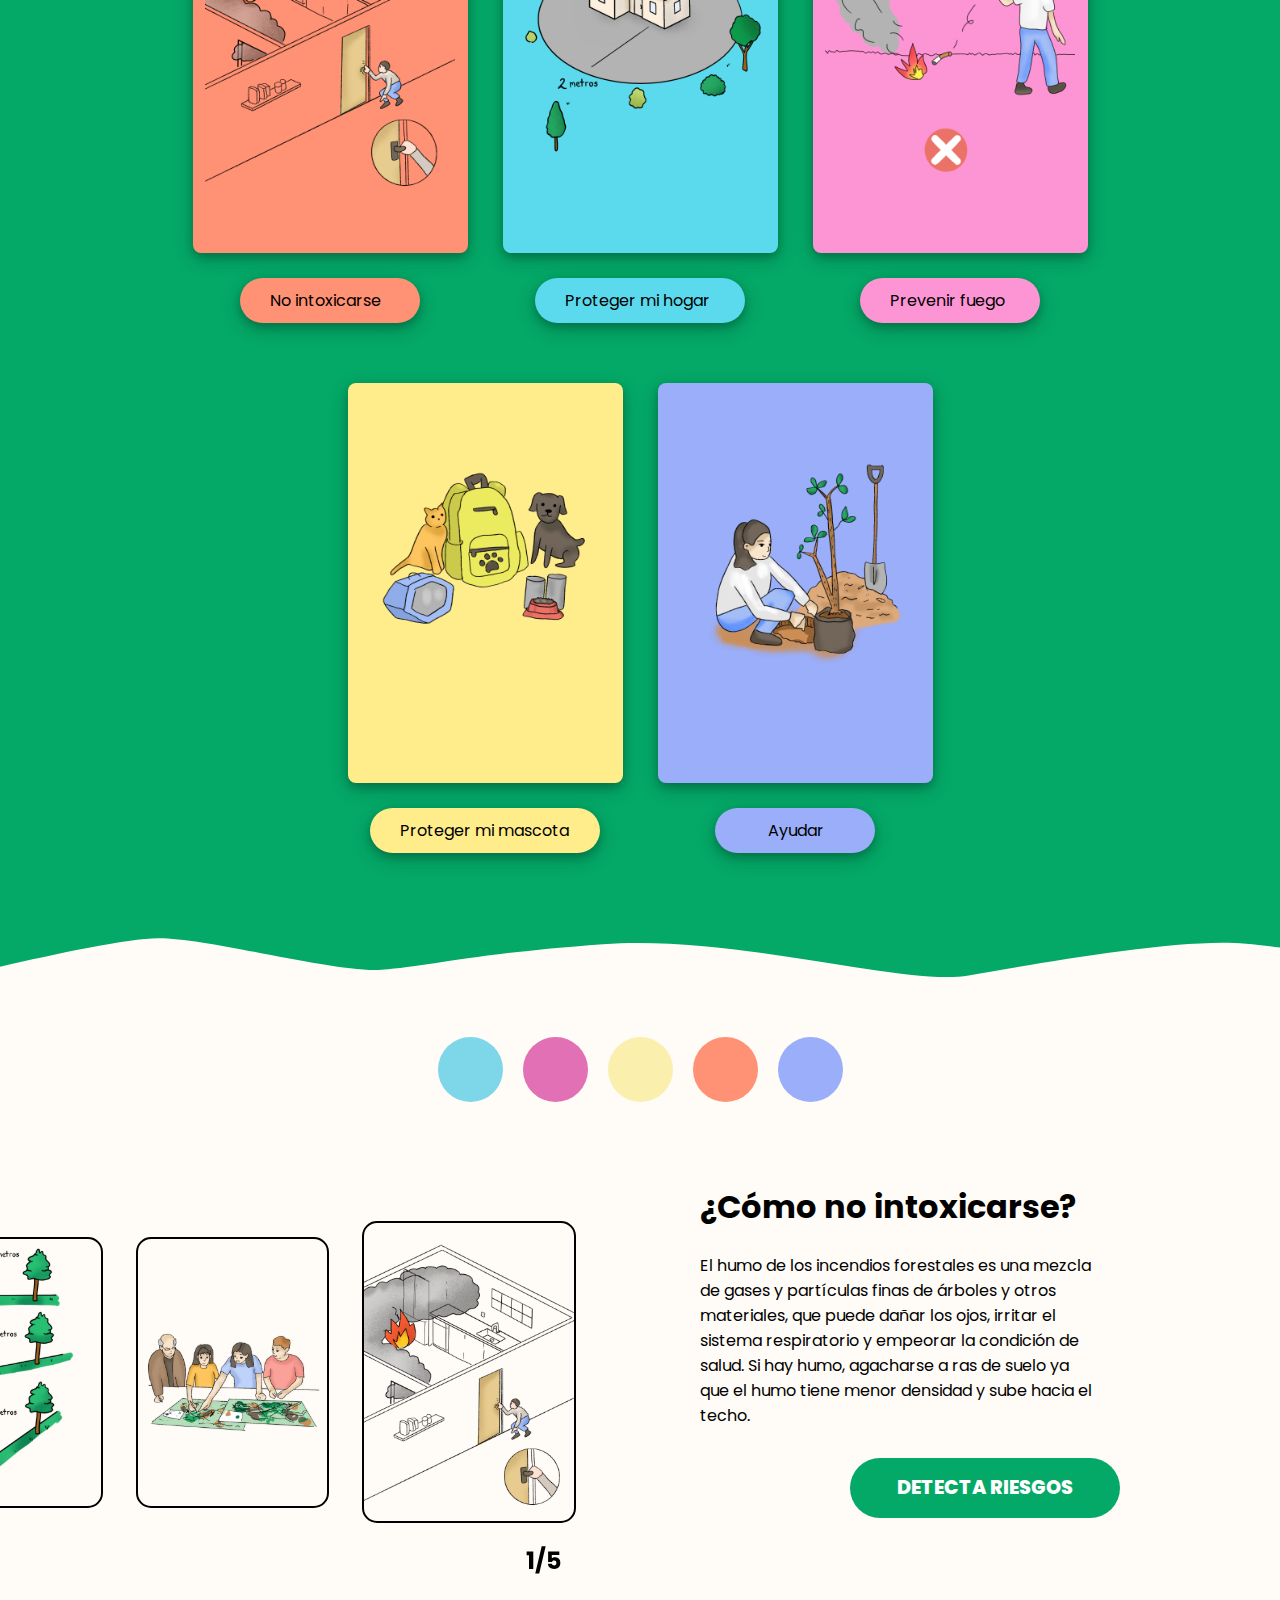
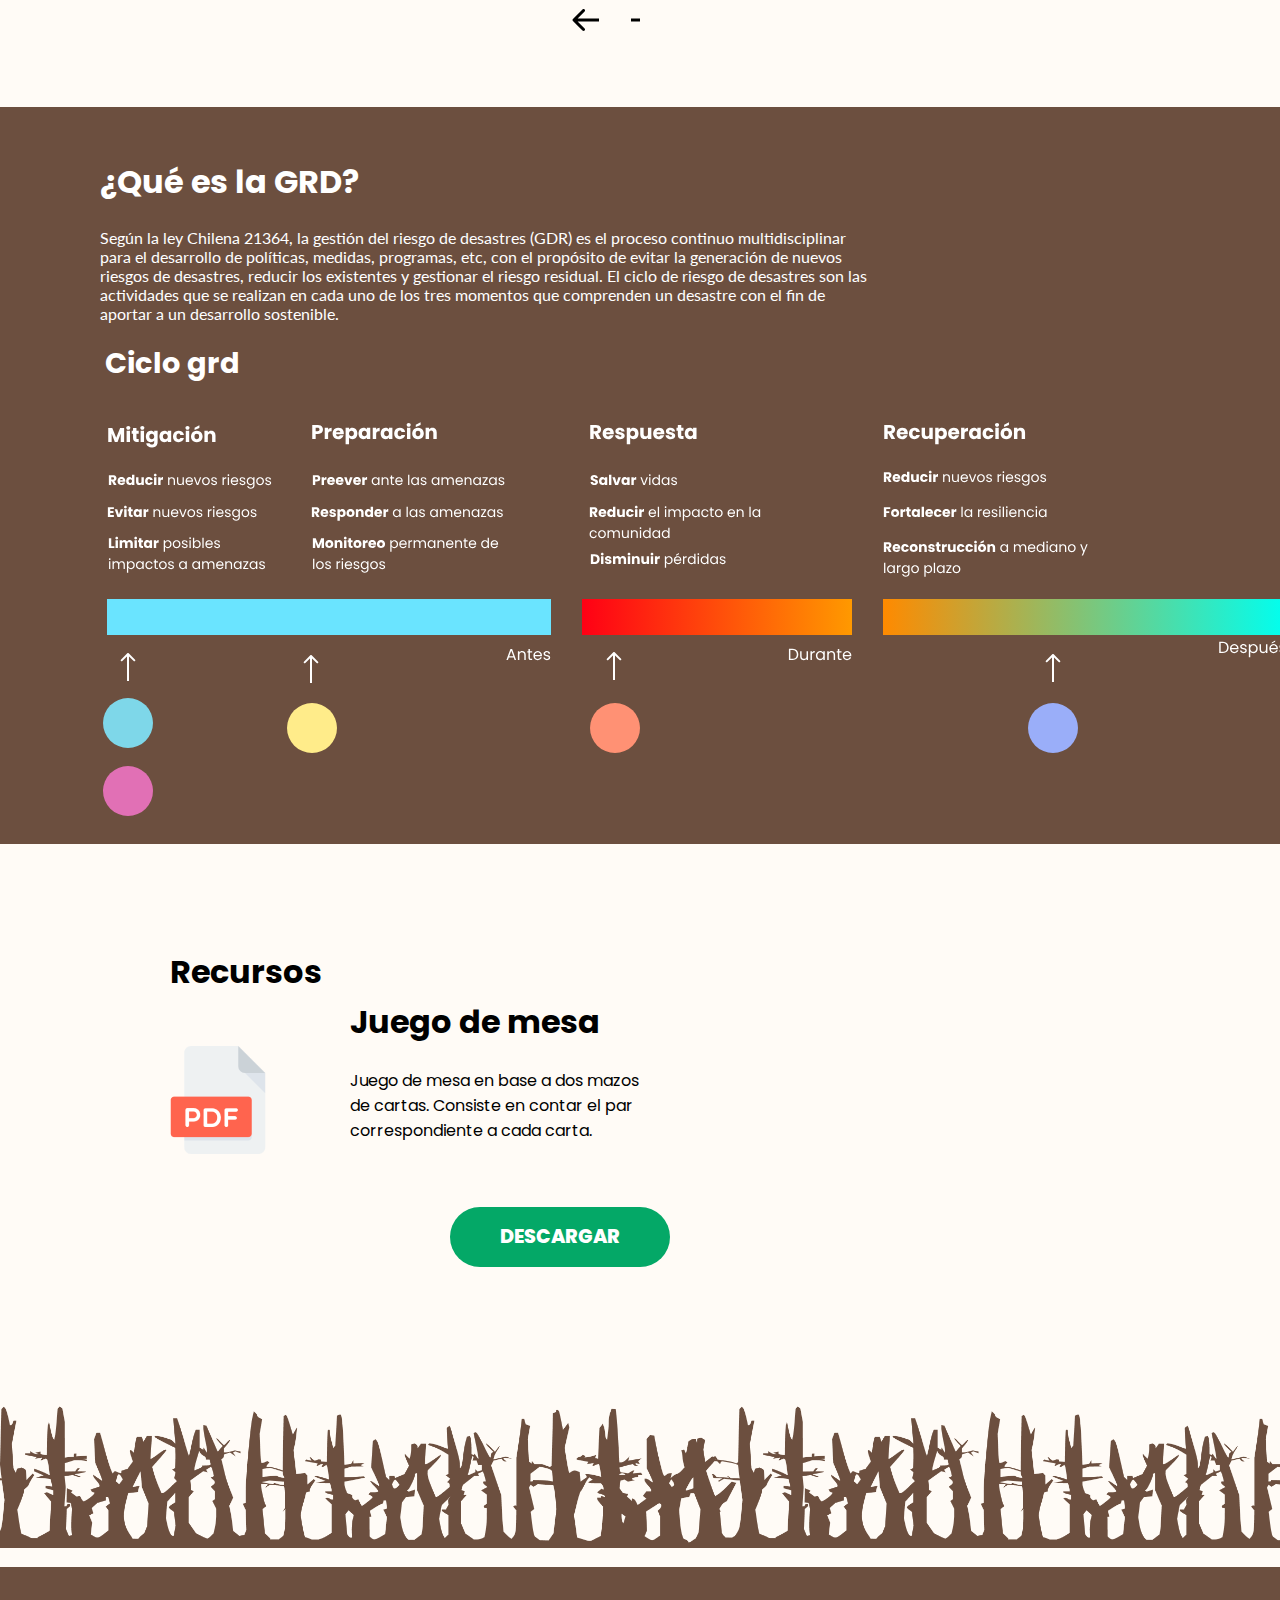
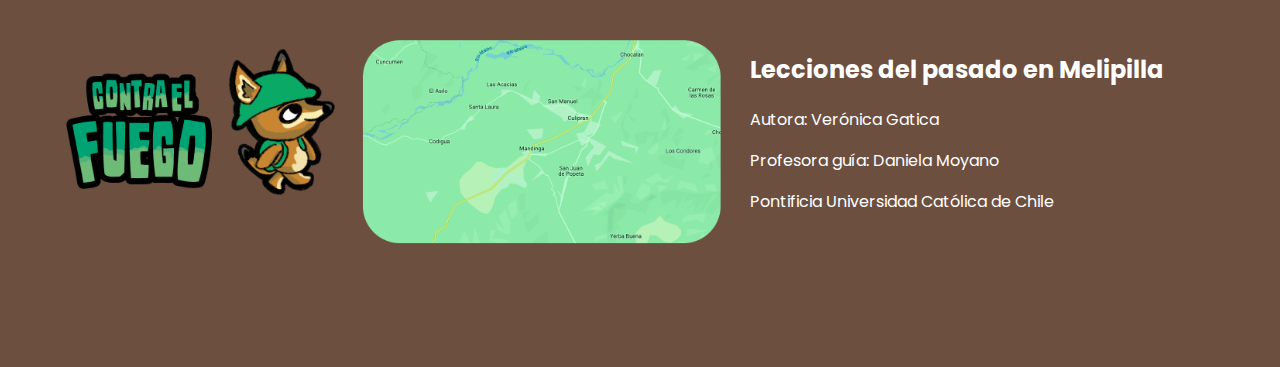
==== commit 461e8a54: "Add files via upload" ====
--- a/index.html
+++ b/index.html
@@ -3,35 +3,97 @@
 <head>
 	<meta charset="utf-8">
 	<title></title>
-	<link rel="stylesheet" type="text/css" href="style.css">
+	<link rel="stylesheet" type="text/css" href="style-2.css">
 </head>
 <body>
 
 	<!---------HEADER--------->
-	 <header> 
-  		<object id="svg1" data="img/logo2.svg" type="image/svg+xml"></object>
+
+
+	 	<div class="slider">
+	 	<div style="position: absolute; width: 280px; margin-top: 445px;margin-left: 190px;"><img src="img/logo2.svg"> </div>
+	 		
+	 	</div>
+
+
+ <header> 
   		<nav>
 				<ul class="lista1">
-					<li><a href="#">Prevenir</a></li>
-					<li><a href="#">Preparar</a></li>
-					<li><a href="#">Multimedia</a></li>
-					<li><a href="#">Contacto</a></li>
-					<li><a href="#">Detectar</a></li>
+					<li><a href="#uno">Prevenir</a></li>
+					<li><a href="#tres">Preparar</a></li>
+					<li onclick="window.location='https://www.figma.com/proto/mG4RUt9aqi4c22A87Kgxe2/web-(Copy)-(Copy)?type=design&node-id=379-601&t=JH3PQBu004jc4MAY-0&scaling=min-zoom&page-id=0%3A1';"><a>Difusión</a></li>
+					<li><a href="#footer">Contacto</a></li>
+					<li  onclick="window.location='page.html';"><a>Detectar</a></li>
 				</ul>
 			</nav>
 	</header>
 
-	<!-----------NARANJAS----------->
-
 <main>
+	<div class="wcm"><h1>¡Bienvenidos!</h1></div>
 	<section id="uno">
-		<div class="titulo1">
-			<div class="circulo"></div>
-  			<div class="titulo">
-  				<h1>¿Cómo no intoxicarse?</h1>
-  				<p>Selecciona las acciones que sabes que debes hacer para no intoxicarte<p>
-  			</div>
-  		</div>
+			
+		<div class="div1">
+			<h1>¿Cómo podemos prevenir un desastre por incendio forestal?</h1>
+			<p>Por sus carácteristicas geográficas, Chile está expuesto a distintas amenazas relacionadas con sismos, volcanes, sistemas frontales, remociones en masa e incendios forestales. Se estima que para finales de siglo estos aumenten en un 50% y que sean cada vez más agresivos y duraderos dado el cambio climático y sus extremas condiciones.
+
+			En este sitio encontrarás información inspirada en la cultura “bosai” (ぼうさい) la cual nos enseña a prevenir y preparanos frente a un inminente incendio forestal.</p>
+			<p>
+			En este sitio encontrarás información inspirada en la cultura “bosai” (ぼうさい) la cual nos enseña a prevenir y preparanos frente a un inminente incendio forestal.
+			</p>
+		</div>
+		
+		<div class="div2">
+			<div class="div1-1">
+			<div><h1 style="padding-top:10px;">ぼうさい</h1><h1><i>“BOSAI”</i></h1></div>
+			<hr width="260px" >
+			<p>Parte de la cultura bosai japonesa es mantener vivos los recuerdos de los desastres, la pérdida de vidas y medios de subsistencia, así como los daños materiales y psicológicos que conllevan. Es fundamental no olvidar; Los memoriales son un recordatorio de que todos deben estar alerta porque los <i>“desastres ocurren cuando la gente se olvida de ellos”</i> (saigai wa wasureta koro niyatte kuru), como dice un antiguo dicho japonés.</p>
+			</div>
+		</div>
+	</section>
+	<div style="background-color: #6C4F3F; height: 200px;"><img src="img/montanab.svg"></div>
+
+	<section id="dos">
+		<div class="pyro">
+				<div style="position: absolute; padding-top:30px; margin:10px;"><img src="img/pyro1.png" width="110px"></div>
+			<div class="pyrotexto">
+				<h1>Pyro "El Guardián"</h1>
+				<p>
+				Pyro es un adorable zorro, originario de Melipilla. Es un zorro joven y energético con espíritu aventurero. Siempre está listo para aprender sobre cómo enfrentar y prevenir desastres naturales. 
+				</p>
+				<p>
+				Aunque sea pequeño, Pyro tiene un deseo ardiente de educar al resto sobre la importancia de prepararse ante situaciones de emergencia. Le encanta investigar y descubrir nuevas formas de protegerse y mantenerte seguro durante los desastres. 
+				</p>
+				<p>
+				Pyro se siente especialmente atraído por los incendios forestales, ya que estos desastres ocurren con frecuencia en su hogar. Con mucha motivación está con ganas de enseñar al resto cómo prevenir incendios y qué hacer en caso de una situación peligrosa. 
+				</p>
+				<p>	
+				Siempre preparado para un desafío, Pyro es valiente y amigable, y siempre está dispuesto a ayudar a aprender sobre los desastres naturales y cómo proteger comunidades.	
+				</p>
+			</div>
+		</div>
+		<div class="pyro2">
+			
+			<div> <img src="img/escaleras.svg"></div>
+			<p style=" text-align: center; width: 500px; margin-left: 200px;">Pyro subiendo las escaleras de aprendizaje para estar preparado a un posible evento disruptivo.<p>
+		</div>
+	</section>
+
+	<section id="tres">
+		<div class="bosque">
+			<div class="incendio">
+			<h1>¿Qué es un incendio forestal?</h1>
+			<p>Un incendio forestal es un fuego que se propaga sin control en terrenos rurales a través de vegetación leñosa, arbustiva o herbácea (CONAF , 2023). Este fuego descontrolado es peligroso ya que puede destruir todo lo que encuentre a su paso, lo que puede generar un desastre socionatural.</p>
+			</div>
+		</div>
+	</section>
+
+	<section id="cuatro">
+		<div class=saber>
+			<h1 style="text-align: center; font-size: 2em; margin-top:0px">¿QUÉ DEBO SABER?</h1>
+			<p style="font-family: 'lato', sans-serif;">A continuación encontrarás cartas que describen acciones de preparación que puedes comenzar a tomar de inmediato para protegerte a ti y tu comunidad de un desastre. Usálas junto el juego de mesa para un mejor entendimiento.
+			</p>
+		</div>
+
 
 	<div class="contenedor3tarjetas">
   	<div class="contenedortarjetas">
@@ -39,720 +101,146 @@
   				<div class="imagentarjetas">
   				<img src="img/carta-1.png" alt="carta1" width="250px" class="center">
   			</div>
-  		<div class="textotarjetas">
-  			<p> Cerrar espacios en los que pueda ingresar el humo.
-  			<p>
-  		</div>
   	</div>
 
   	<div class="boton">
-  		<div onclick="myFunction()">
-  			<label class="container"> ¿Lo sabía? 
- 				 <input class="containerx" type="checkbox">
- 				 <span class="checkmark"></span>
-			</label>
+  		<div>
+  		No intoxicarse
 		</div>
  	 </div>
   </div>
   <div class="contenedortarjetas">
-  			<div class="tarjetas">
-  				<div class="imagentarjetas">
-  				<img src="img/carta-2.png" alt="carta1" width="250px" class="center">
-  			</div>
-  		<div class="textotarjetas">
-  			<p> Actuar con calma y buscar un sitio seguro lo más agachados posibles.
-  			<p>
-  		</div>
-  	</div>
-
-  	<div class="boton">
-  		<div onclick="myFunction2()">
-  			<label class="container"> ¿Lo sabía? 
- 				 <input class="containerx" type="checkbox">
- 				 <span class="checkmark"></span>
-			</label>
+  			<div class="tarjetas" style="background-color: #5ADAEC;">
+  				<div class="imagentarjetas">
+  				<img src="img/carta-6.png" alt="carta1" width="250px" class="center">
+  			</div>
+
+  	</div>
+
+  	<div class="boton2" style="background-color: #5ADAEC;">
+  		<div>
+  			Proteger mi hogar
 		</div>
  	 </div>
   </div>
   <div class="contenedortarjetas">
-  			<div class="tarjetas">
-  				<div class="imagentarjetas">
-  				<img src="img/carta-3.png" alt="carta1" width="250px" class="center">
-  			</div>
-  		<div class="textotarjetas">
-  			<p> Agarrar un pedazo de tela, si es posible mojado, para cubrirse la boca y nariz.
-  			<p>
-  		</div>
-  	</div>
-
-  	<div class="boton">
-  		<div onclick="myFunction3()">
-  			<label class="container"> ¿Lo sabía? 
- 				 <input class="containerx" type="checkbox">
- 				 <span class="checkmark"></span>
-			</label>
-		</div>
- 	 </div>
-  </div>
-
-    <div class="contenedortarjetas">
-  			<div class="tarjetas">
-  				<div class="imagentarjetas">
-  				<img src="img/carta-4.png" alt="carta1" width="250px" class="center">
-  			</div>
-  		<div class="textotarjetas">
-  			<p> Si ves humo avisa a: CONAF, Bomberos, Carabineros, o PDI.
-  			<p>
-  		</div>
-  	</div>
-
-  	<div class="boton">
-  		<div onclick="myFunction4()">
-  			<label class="container"> ¿Lo sabía? 
- 				 <input class="containerx" type="checkbox">
- 				 <span class="checkmark"></span>
-			</label>
-		</div>
- 	 </div>
-  </div>
-</div>
-</div>
-		<a href="#dos"><div class="abajo"><h3>Siguiente</h3></div></a>
-
-	</section>
-
-
-<!------------AZULES------------->
-
-	<section id="dos">
+  			<div class="tarjetas" style="background-color: #FD95D4;">
+  				<div class="imagentarjetas">
+  				<img src="img/carta-17.png" alt="carta1" width="250px" class="center">
+  			</div>
+  		
+  	</div>
+
+  	<div class="boton" style="background-color: #FD95D4;">
+  		<div>Prevenir fuego</div>
+ 	 </div>
+  </div>
+
+
+<div class="contenedor3tarjetas">
+  	<div class="contenedortarjetas">
+  			<div class="tarjetas" style="background-color: #FFEC8A;">
+  				<div class="imagentarjetas">
+  				<img src="img/carta-23.png" alt="carta1" width="250px" class="center">
+  			</div>
+  	</div>
+
+  	<div class="boton3" style="background-color: #FFEC8A;">
+  		<div>Proteger mi mascota</div>
+ 	 </div>
+  </div>
+  <div class="contenedortarjetas" >
+  			<div class="tarjetas" style="background-color: #9AAEF9;">
+  				<div class="imagentarjetas">
+  				<img src="img/carta-25.png" alt="carta1" width="250px" class="center">
+  			</div>
+
+  	</div>
+
+  	<div class="boton4" style="background-color: #9AAEF9;">
+  		<div class=ayudar>Ayudar</div>
+ 	 </div>
+  </div>
+	</section>
+
+	<div class="crema">
+  			</div>
 	
-		<div class="titulo1">
-			<div class="circulo" style="background-color: #5ADAEC;"></div>
-  			<div class="titulo">
-  				<h1>Proteger tu vivienda</h1>
-  				<p>Selecciona las acciones que haces para proteger tu vivienda<p>
-  			</div>
-
-  		</div>
-
-	<div class="contenedor3tarjetas">
-  	<div class="contenedortarjetas">
-  			<div class="tarjetas1">
-  				<div class="imagentarjetas">
-  				<img src="img/carta-5.png" alt="carta1" width="250px" class="center">
-  			</div>
-  		<div class="textotarjetas">
-  			<p> Limpiar regularmente los techos y canaletas de ramas y hojas.
-  			<p>
-  		</div>
-  	</div>
-
-  	<div class="boton2">
-  		<div onclick="myFunction5()">
-  			<label class="container"> ¿Lo haces? 
- 				 <input class="containerx" type="checkbox">
- 				 <span class="checkmark"></span>
-			</label>
-		</div>
- 	 </div>
-  </div>
-  <div class="contenedortarjetas">
-  			<div class="tarjetas1">
-  				<div class="imagentarjetas">
-  				<img src="img/carta-6.png" alt="carta1" width="250px" class="center">
-  			</div>
-  		<div class="textotarjetas">
-  			<p> Mantener una distancia de al menos 2 metros entre la vegetación y su casa. 
-  			<p>
-  		</div>
-  	</div>
-
-  	<div class="boton2">
-  		<div onclick="myFunction6()">
-  			<label class="container"> ¿Lo haces? 
- 				 <input class="containerx" type="checkbox">
- 				 <span class="checkmark"></span>
-			</label>
-		</div>
- 	 </div>
-  </div>
-  <div class="contenedortarjetas">
-  			<div class="tarjetas1">
-  				<div class="imagentarjetas">
-  				<img src="img/carta-7.png" alt="carta1" width="250px" class="center">
-  			</div>
-  		<div class="textotarjetas">
-  			<p> Podar las ramas más bajas de los árboles y abustos
-  			<p>
-  		</div>
-  	</div>
-
-  	<div class="boton2">
-  		<div onclick="myFunction7()">
-  			<label class="container"> ¿Lo haces? 
- 				 <input class="containerx" type="checkbox">
- 				 <span class="checkmark"></span>
-			</label>
-		</div>
- 	 </div>
-  </div>
-
-    <div class="contenedortarjetas">
-  			<div class="tarjetas1">
-  				<div class="imagentarjetas">
-  				<img src="img/carta-8.png" alt="carta1" width="250px" class="center">
-  			</div>
-  		<div class="textotarjetas">
-  			<p> Regar en la noche para mantener un alto contenido de humedad en las plantas.
-  			<p>
-  		</div>
-  	</div>
-
-  	<div class="boton2">
-  		<div onclick="myFunction8()">
-  			<label class="container"> ¿Lo haces? 
- 				 <input class="containerx" type="checkbox">
- 				 <span class="checkmark"></span>
-			</label>
-		</div>
- 	 </div>
-  </div>
-</div>
-</div>
-
-	<div class="contenedor3tarjetas">
-  	<div class="contenedortarjetas">
-  			<div class="tarjetas1">
-  				<div class="imagentarjetas">
-  				<img src="img/carta-9.png" alt="carta1" width="250px" class="center">
-  			</div>
-  		<div class="textotarjetas">
-  			<p> Mantener en tu hogar una distancia cada vez mayor entre plantas a mayor inclinación
-  			<p>
-  		</div>
-  	</div>
-
-  	<div class="boton2">
-  		<div onclick="myFunction9()">
-  			<label class="container"> ¿Lo haces? 
- 				 <input class="containerx" type="checkbox">
- 				 <span class="checkmark"></span>
-			</label>
-		</div>
- 	 </div>
-  </div>
-  <div class="contenedortarjetas">
-  			<div class="tarjetas1">
-  				<div class="imagentarjetas">
-  				<img src="img/carta-10.png" alt="carta1" width="250px" class="center">
-  			</div>
-  		<div class="textotarjetas">
-  			<p> Retirar las hojas secas cercanas a árboles de tu vivienda
-  			<p>
-  		</div>
-  	</div>
-
-  	<div class="boton2">
-  		<div onclick="myFunction10()">
-  			<label class="container"> ¿Lo haces? 
- 				 <input class="containerx" type="checkbox">
- 				 <span class="checkmark"></span>
-			</label>
-		</div>
- 	 </div>
-  </div>
-  <div class="contenedortarjetas">
-  			<div class="tarjetas1">
-  				<div class="imagentarjetas">
-  				<img src="img/carta-11.png" alt="carta1" width="250px" class="center">
-  			</div>
-  		<div class="textotarjetas">
-  			<p> Tener separación vertical en la vegetación en tu vivienda, al menos 3 veces la altura de estas.
-  			<p>
-  		</div>
-  	</div>
-
-  	<div class="boton2">
-  		<div onclick="myFunction11()">
-  			<label class="container"> ¿Lo haces? 
- 				 <input class="containerx" type="checkbox">
- 				 <span class="checkmark"></span>
-			</label>
-		</div>
- 	 </div>
-  </div>
-
-    <div class="contenedortarjetas">
-  			<div class="tarjetas1">
-  				<div class="imagentarjetas">
-  				<img src="img/carta-12.png" alt="carta1" width="250px" class="center">
-  			</div>
-  		<div class="textotarjetas">
-  			<p> Disponer del agua de su piscina para el combate de incendios.
-  			<p>
-  		</div>
-  	</div>
-
-  	<div class="boton2">
-  		<div onclick="myFunction12()">
-  			<label class="container"> ¿Lo sabía? 
- 				 <input class="containerx" type="checkbox">
- 				 <span class="checkmark"></span>
-			</label>
-		</div>
- 	 </div>
-  </div>
-</div>
-</div>
-
-
-	<div class="contenedor3tarjetas">
-  	<div class="contenedortarjetas">
-  			<div class="tarjetas1">
-  				<div class="imagentarjetas">
-  				<img src="img/carta-13.png" alt="carta1" width="250px" class="center">
-  			</div>
-  		<div class="textotarjetas">
-  			<p> Coordinar y organizar entre vecinos para impedir la construcción de viviendas en zonas peligrosas 
-  			<p>
-  		</div>
-  	</div>
-
-  	<div class="boton2">
-  		<div onclick="myFunction13()">
-  			<label class="container"> ¿Lo haces? 
- 				 <input class="containerx" type="checkbox">
- 				 <span class="checkmark"></span>
-			</label>
-		</div>
- 	 </div>
-  </div>
-  <div class="contenedortarjetas">
-  			<div class="tarjetas1">
-  				<div class="imagentarjetas">
-  				<img src="img/carta-14.png" alt="carta1" width="250px" class="center">
-  			</div>
-  		<div class="textotarjetas">
-  			<p> Elejir plantar vegetación tolerantes a la sequía y resistentes al fuego como especies ignífugas
-  			<p>
-  		</div>
-  	</div>
-
-  	<div class="boton2">
-  		<div onclick="myFunction14()">
-  			<label class="container"> ¿Lo haces? 
- 				 <input class="containerx" type="checkbox">
- 				 <span class="checkmark"></span>
-			</label>
-		</div>
- 	 </div>
-  </div>
-  <div class="contenedortarjetas">
-  			<div class="tarjetas1">
-  				<div class="imagentarjetas">
-  				<img src="img/carta-15.png" alt="carta1" width="250px" class="center">
-  			</div>
-  		<div class="textotarjetas">
-  			<p> Pastoreo controlado de ganado como, vacas, para mantener los caminos despejados de vegetación “combustible”
-  			<p>
-  		</div>
-  	</div>
-
-  	<div class="boton2">
-  		<div onclick="myFunction15()">
-  			<label class="container"> ¿Lo haces? 
- 				 <input class="containerx" type="checkbox">
- 				 <span class="checkmark"></span>
-			</label>
-		</div>
- 	 </div>
-  </div>
-
-    <div class="contenedortarjetas">
-  			<div class="tarjetas1">
-  				<div class="imagentarjetas">
-  				<img src="img/carta-16.png" alt="carta1" width="250px" class="center">
-  			</div>
-  		<div class="textotarjetas">
-  			<p> Construir cortacombustibles que eliminen parte de la vegetación, impidiendo que el fuego se propague.
-  			<p>
-  		</div>
-  	</div>
-
-  	<div class="boton2">
-  		<div onclick="myFunction16()">
-  			<label class="container"> ¿Lo sabías? 
- 				 <input class="containerx" type="checkbox">
- 				 <span class="checkmark"></span>
-			</label>
-		</div>
- 	 </div>
-  </div>
-</div>
-</div>
-
-		<a href="#tres"><div class="abajo"><h3>Siguiente</h3></a>
-	</section>
-
-
-	<!--ROSADAS-->
-	<section id="tres">
-		<div class="titulo1">
-			<div class="circulo" style="background-color: #FD95D4;"></div>
-  			<div class="titulo">
-  				<h1>¿Cómo prevenir un incendio?</h1>
-  				<p>Selecciona las acciones que sabes que debes hacer para no iniciar un incendio<p>
-  			</div>
-  		</div>
-			<div class="contenedor3tarjetas">
-  	<div class="contenedortarjetas">
-  			<div class="tarjetas2">
-  				<div class="imagentarjetas">
-  				<img src="img/carta-17.png" alt="carta1" width="250px" class="center">
-  			</div>
-  		<div class="textotarjetas">
-  			<p> Nunca tirar colillas de los cigarros encendidas y asegurarse de depositarlas en un cenicero
-  			<p>
-  		</div>
-  	</div>
-
-  	<div class="boton3">
-  		<div onclick="myFunction17()">
-  			<label class="container"> ¿Lo hago? 
- 				 <input class="containerx" type="checkbox">
- 				 <span class="checkmark"></span>
-			</label>
-		</div>
- 	 </div>
-  </div>
-  <div class="contenedortarjetas">
-  			<div class="tarjetas2">
-  				<div class="imagentarjetas">
-  				<img src="img/carta-18.png" alt="carta1" width="250px" class="center">
-  			</div>
-  		<div class="textotarjetas">
-  			<p> Guardar botellas de vidrio para depositarlos en un lugar seguro
-  			<p>
-  		</div>
-  	</div>
-
-  	<div class="boton3">
-  		<div onclick="myFunction18()">
-  			<label class="container"> ¿Lo hago? 
- 				 <input class="containerx" type="checkbox">
- 				 <span class="checkmark"></span>
-			</label>
-		</div>
- 	 </div>
-  </div>
-  <div class="contenedortarjetas">
-  			<div class="tarjetas2">
-  				<div class="imagentarjetas">
-  				<img src="img/carta-19.png" alt="carta1" width="250px" class="center">
-  			</div>
-  		<div class="textotarjetas">
-  			<p> Recolectar y recoger la basura en el sector 
-  			<p>
-  		</div>
-  	</div>
-
-  	<div class="boton3">
-  		<div onclick="myFunction19()">
-  			<label class="container"> ¿Lo hago? 
- 				 <input class="containerx" type="checkbox">
- 				 <span class="checkmark"></span>
-			</label>
-		</div>
- 	 </div>
-  </div>
-
-    <div class="contenedortarjetas">
-  			<div class="tarjetas2">
-  				<div class="imagentarjetas">
-  				<img src="img/carta-20.png" alt="carta1" width="250px" class="center">
-  			</div>
-  		<div class="textotarjetas">
-  			<p> Asegurar que la fogata esté bien apagada, rociándole agua o arena
-  			<p>
-  		</div>
-  	</div>
-
-  	<div class="boton3">
-  		<div onclick="myFunction20()">
-  			<label class="container"> ¿Lo hago? 
- 				 <input class="containerx" type="checkbox">
- 				 <span class="checkmark"></span>
-			</label>
-		</div>
- 	 </div>
-  </div>
-</div>
-</div>
-
-		<a href="#cuatro"><div class="abajo"><h3>Siguiente</h3></a>
-	</section>
-
-
-	<!--AMARILLO-->
-	<section id="cuatro">
-		<div class="titulo1">
-			<div class="circulo" style="background-color: #FFEC8A;"></div>
-  			<div class="titulo">
-  				<h1>Familia y amigos</h1>
-  				<p>Selecciona las acciones que sabes que debes hacer para mantenerte a ti y a tu familia seguros<p>
-  			</div>
-  		</div>
-			<div class="contenedor3tarjetas">
-  	<div class="contenedortarjetas">
-  			<div class="tarjetas3">
-  				<div class="imagentarjetas">
-  				<img src="img/carta-21.png" alt="carta1" width="250px" class="center">
-  			</div>
-  		<div class="textotarjetas">
-  			<p> Establecer un punto de reunion seguro fuera de la zona de peligro en caso de una evacuación
-  			<p>
-  		</div>
-  	</div>
-
-  	<div class="boton4">
-  		<div onclick="myFunction21()">
-  			<label class="container"> ¿Lo hago? 
- 				 <input class="containerx" type="checkbox">
- 				 <span class="checkmark"></span>
-			</label>
-		</div>
- 	 </div>
-  </div>
-  <div class="contenedortarjetas">
-  			<div class="tarjetas3">
-  				<div class="imagentarjetas">
-  				<img src="img/carta-22.png" alt="carta1" width="250px" class="center">
-  			</div>
-  		<div class="textotarjetas">
-  			<p> Tener un kit de emergencia para mascotas con correa o jaulas a la mano para poder mantenerlos bajo control
-  			<p>
-  		</div>
-  	</div>
-
-  	<div class="boton4">
-  		<div onclick="myFunction22()">
-  			<label class="container"> ¿Lo sabía? 
- 				 <input class="containerx" type="checkbox">
- 				 <span class="checkmark"></span>
-			</label>
-		</div>
- 	 </div>
-  </div>
-  <div class="contenedortarjetas">
-  			<div class="tarjetas3">
-  				<div class="imagentarjetas">
-  				<img src="img/carta-23.png" alt="carta1" width="250px" class="center">
-  			</div>
-  		<div class="textotarjetas">
-  			<p> Tener a la mano un kit de emergencia
-  			<p>
-  		</div>
-  	</div>
-
-  	<div class="boton4">
-  		<div onclick="myFunction23()">
-  			<label class="container"> ¿Lo sabía? 
- 				 <input class="containerx" type="checkbox">
- 				 <span class="checkmark"></span>
-			</label>
-		</div>
- 	 </div>
-  </div>
-
-  
-</div>
-		<a href="#cinco"><div class="abajo"><h3>Siguiente</h3></a>
-	</section>
-
-
-	<!--AZUL OSCURO-->
-
 	<section id="cinco">
-		<div class="titulo1">
-			<div class="circulo" style="background-color: #95AFFF;"></div>
-  			<div class="titulo">
-  				<h1>¿Cómo ayudo al resto?</h1>
-  				<p>Selecciona las acciones que sabes que debes para ayudar al resto<p>
-  			</div>
-  		</div>
-			<div class="contenedor3tarjetas">
-  	<div class="contenedortarjetas">
-  			<div class="tarjetas4">
-  				<div class="imagentarjetas">
-  				<img src="img/carta-24.png" alt="carta1" width="250px" class="center">
-  			</div>
-  		<div class="textotarjetas">
-  			<p> Brindar apoyo emocional a las personas más afectadas. Escuchar con atención lo que tengan que decir
-  			<p>
-  		</div>
-  	</div>
-
-  	<div class="boton5">
-  		<div onclick="myFunction24()">
-  			<label class="container"> ¿Lo sabía? 
- 				 <input class="containerx" type="checkbox">
- 				 <span class="checkmark"></span>
-			</label>
-		</div>
- 	 </div>
-  </div>
-  <div class="contenedortarjetas">
-  			<div class="tarjetas4">
-  				<div class="imagentarjetas">
-  				<img src="img/carta-25.png" alt="carta1" width="250px" class="center">
-  			</div>
-  		<div class="textotarjetas">
-  			<p> Asistir a los programas de arborización para restaurar las zonas quemadas
-  			<p>
-  		</div>
-  	</div>
-
-  	<div class="boton5">
-  		<div onclick="myFunction25()">
-  			<label class="container"> ¿Lo sabía? 
- 				 <input class="containerx" type="checkbox">
- 				 <span class="checkmark"></span>
-			</label>
-		</div>
- 	 </div>
-  </div>
-  <div class="contenedortarjetas">
-  			<div class="tarjetas4">
-  				<div class="imagentarjetas">
-  				<img src="img/carta-26.png" alt="carta1" width="250px" class="center">
-  			</div>
-  		<div class="textotarjetas">
-  			<p> Donar alimentos, ropa, mantas, suministros de higiene personal y artículos básicos para las personas necesitadas
-  			<p>
-  		</div>
-  	</div>
-
-  	<div class="boton5">
-  		<div onclick="myFunction26()">
-  			<label class="container"> ¿Lo sabía? 
- 				 <input class="containerx" type="checkbox">
- 				 <span class="checkmark"></span>
-			</label>
-		</div>
- 	 </div>
-  </div>
-
-    <div class="contenedortarjetas">
-  			<div class="tarjetas4">
-  				<div class="imagentarjetas">
-  				<img src="img/carta-27.png" alt="carta1" width="250px" class="center">
-  			</div>
-  		<div class="textotarjetas">
-  			<p> Conservar y proteger los bosques esclerófilos, definidos como bosques de especies nativas de la zona. 
-  			<p>
-  		</div>
-  	</div>
-
-  	<div class="boton5">
-  		<div onclick="myFunction27()">
-  			<label class="container"> ¿Lo sabía? 
- 				 <input class="containerx" type="checkbox">
- 				 <span class="checkmark"></span>
-			</label>
-		</div>
- 	 </div>
-  </div>
-</div>
-</div>
-		<a href="#uno"><div class="abajo"><h3>Siguiente</h3></a>
-	</section>
-
-	<div class="plantilla">
-	<div id="myDIV">
-  	<img src="img/carta-1.png" alt="carta1" width="250px">
+		<div class="circulo">
+		<div class="dot" style="background-color: #7ED7E9;"></div>
+		<div class="dot" style="background-color: #E170B5;"></div>
+		<div class="dot" style="background-color: #FBEFAE;"></div>
+		<div class="dot" style="background-color: #FF9174;"></div>
+		<div class="dot" style="background-color: #9AAEF9;"></div>
+		</div>
+
+
+		<div class="carrusel">
+			<div class="carrusel1"></div>
+			<div class="carrusel2">
+				<h1>¿Cómo no intoxicarse?</h1>
+				<p>El humo de los incendios forestales es una mezcla de gases y partículas finas de árboles y otros materiales, que puede dañar los ojos, irritar el sistema respiratorio y empeorar la condición de salud. 
+
+				Si hay humo, agacharse a ras de suelo ya que el humo tiene menor densidad y sube hacia el techo.</p>
+
+				<div class="botondet" style="cursor: pointer;" onclick="window.location='page.html';"><a href="page.html" class="button">DETECTA RIESGOS</a>
+				</div>
+
+
+			</div>
+		</div>
+	</section>
+
+	<section id="seis">
+		<div style="color: white; width:780px; margin-left: 100px; padding-top: 30px;">
+			<h1>¿Qué es la GRD?</h1>
+			<p style="font-family: 'lato',sans-serif;">Según la ley Chilena 21364, la gestión del riesgo de desastres (GDR) es el proceso continuo multidisciplinar para el desarrollo de políticas, medidas, programas, etc, con el propósito de evitar la generación de nuevos riesgos de desastres, reducir los existentes y gestionar el riesgo residual. El ciclo de riesgo de desastres son las actividades que se realizan en cada uno de los tres momentos que comprenden un desastre con el fin de aportar a un desarrollo sostenible.</p>
+		</div>
+		<h1 style="color: white; margin-left: 105px; font-size: 1.8em; " >Ciclo grd</h1>
+		<div class="ciclogrd">
+		</div>
+	</section>
+
+	<section id="siete">
+
+			<div class="ult">
+			<div class="ultimo1">
+			<h1 style="margin-left: 20px;">Recursos</h1>
+			<img src="img/pdf.png">
+			</div>
+			<div class="ultimo2">
+			<h1>Juego de mesa</h1>
+			<p>Juego de mesa en base a dos mazos de cartas. Consiste en contar el par correspondiente a cada carta.</p>
+			</div>
+
+			</div>
+			<div class="botondet1" style="cursor: pointer;" onclick="window.location='a';"><a href="a" class="button">DESCARGAR</a>
+				</div>
+	</section>
+
+
+</main>
+	<div class="arboles"></div>
+
+<footer id="footer">
+
+	<div class="piefoto">
+	<img src="img/pie.png" width="700px">
+
+
+	<div class="pie">
+			<h2>Lecciones del pasado en Melipilla</h2>
+			<p>Autora: Verónica Gatica</p>
+			<p>Profesora guía: Daniela Moyano</p>
+			<p>Pontificia Universidad Católica de Chile</p>
+			</div>
 	</div>
-	<div id="myDIV2">
-  	<img src="img/carta-2.png" alt="carta1" width="250px">
+
 	</div>
-	<div id="myDIV3">
-  	<img src="img/carta-3.png" alt="carta1" width="250px">
-	</div>
-	<div id="myDIV4">
-  	<img src="img/carta-4.png" alt="carta1" width="250px">
-	</div>
-	<div id="myDIV5">
-  	<img src="img/carta-5.png" alt="carta1" width="250px">
-	</div>
-	<div id="myDIV6">
-  	<img src="img/carta-6.png" alt="carta1" width="250px">
-	</div>
-	<div id="myDIV7">
-  	<img src="img/carta-7.png" alt="carta1" width="250px">
-	</div>
-	<div id="myDIV8">
-  	<img src="img/carta-8.png" alt="carta1" width="250px">
-	</div>
-	<div id="myDIV9">
-  	<img src="img/carta-9.png" alt="carta1" width="250px">
-	</div>
-	<div id="myDIV10">
-  	<img src="img/carta-10.png" alt="carta1" width="250px">
-	</div>
-	<div id="myDIV11">
-  	<img src="img/carta-11.png" alt="carta1" width="250px">
-	</div>
-	<div id="myDIV12">
-  	<img src="img/carta-12.png" alt="carta1" width="250px">
-	</div>
-	<div id="myDIV13">
-  	<img src="img/carta-13.png" alt="carta1" width="250px">
-	</div>
-	<div id="myDIV14">
-  	<img src="img/carta-14.png" alt="carta1" width="250px">
-	</div>
-	<div id="myDIV15">
-  	<img src="img/carta-15.png" alt="carta1" width="250px">
-	</div>
-	<div id="myDIV16">
-  	<img src="img/carta-16.png" alt="carta1" width="250px">
-	</div>
-	<div id="myDIV17">
-  	<img src="img/carta-17.png" alt="carta1" width="250px">
-	</div>
-	<div id="myDIV18">
-  	<img src="img/carta-18.png" alt="carta1" width="250px">
-	</div>
-	<div id="myDIV19">
-  	<img src="img/carta-19.png" alt="carta1" width="250px">
-	</div>
-	<div id="myDIV20">
-  	<img src="img/carta-20.png" alt="carta1" width="250px">
-	</div>
-	<div id="myDIV21">
-  	<img src="img/carta-21.png" alt="carta1" width="250px">
-	</div>
-	<div id="myDIV22">
-  	<img src="img/carta-22.png" alt="carta1" width="250px">
-	</div>
-	<div id="myDIV23">
-  	<img src="img/carta-23.png" alt="carta1" width="250px">
-	</div>
-	<div id="myDIV24">
-  	<img src="img/carta-24.png" alt="carta1" width="250px">
-	</div>
-	<div id="myDIV25">
-  	<img src="img/carta-25.png" alt="carta1" width="250px">
-	</div>
-	<div id="myDIV26">
-  	<img src="img/carta-26.png" alt="carta1" width="250px">
-	</div>
-	<div id="myDIV27">
-  	<img src="img/carta-27.png" alt="carta1" width="250px">
-	</div>
-<div>
-</main>
-
-  <script src="script.js"></script>
+	
+
+</footer>
 
 
 </body>
--- a/style-2.css
+++ b/style-2.css
@@ -0,0 +1,385 @@
+@import url('https://fonts.googleapis.com/css2?family=Barlow:ital,wght@0,100;0,200;0,300;0,400;0,500;0,600;0,700;0,800;0,900;1,100;1,200;1,300;1,400;1,500;1,600;1,700;1,800;1,900&family=Lato:ital,wght@0,100;0,300;0,400;0,700;0,900;1,100;1,300;1,400;1,700;1,900&family=Poppins:ital,wght@0,100;0,200;0,300;0,400;0,500;0,600;0,700;0,800;0,900;1,100;1,200;1,300;1,400;1,500;1,600;1,700;1,800;1,900&display=swap');
+
+body {font-family: 'poppins', sans-serif;
+  background-color: #FFFBF6;
+  margin: 0px;
+  padding: 0px;
+  scroll-behavior: auto;
+scroll-behavior: smooth;
+  }
+
+#uno {
+  background-color: #6C4F3F;
+  height: 460px;
+  display: flex;
+
+}
+
+#dos {
+  background-color: #FFFBF6;
+   display: flex;
+  align-items: center;
+  justify-content: center;
+}
+
+#tres { 
+}
+
+#cuatro {
+  height: 1300px;
+  background-color: #04A867;
+  margin-top: 0px;
+}
+
+#cinco {
+  height: 680px;
+
+}
+
+#seis {
+  height: 670px;
+  background-color: #6C4F3F;
+
+}
+
+#siete {
+  height: 450px;
+}
+
+
+.slider {height: 580px; width: 100%;
+    background-image: url(img/montana.svg);
+}
+
+header{
+    height: 100px;
+    background-color: #6C4F3F;
+  }
+
+#svg1 {width: 320px;
+  position: absolute;
+  margin-left: 10px;
+  }
+
+ul.lista1 {display: flex;
+    margin: 0;
+    list-style-type: none;
+    justify-content: left;
+    margin-left: 80px;
+    font-size: 1.25rem;
+    font-weight: 500;
+    width: 91%;
+    height: 70px;  
+    position: absolute;
+    margin-top: 20px;
+    background-color:#6C4F3F ;
+  }
+
+.lista1 li{
+    margin-right: 10px;
+    text-align: center;
+    border-radius: 50px;
+  }
+
+.lista1 li:hover{
+    margin-right: 10px;
+    text-align: center;
+    font-size: 1.35rem;
+    background-color: rgba(0, 0, 0, 0.2);
+    border-radius: 50px;
+    }
+
+ .lista1 li:nth-child(5) {
+  background: #04A867;
+  height: 70px;
+  }
+
+ .lista1 li:hover:nth-child(5) {
+    background: #009057;
+    width: 150px;
+    height: 75px;
+    padding-top: 5px;
+  }
+
+.lista1 li a{display: inline-block;
+    padding: 20px 0;
+    color: white;
+    text-decoration: none;
+    width: 140px;
+    height: 50px;
+  }
+
+  
+  .div1 {width: 620px; margin-top: 0px; }
+
+  .div1 h1{width: 400px; margin: 0 125px; color: white; font-weight: 400;}
+
+  .div1 p{width: 400px; margin-left: 125px; color: white; margin-top: 30px; font-family: 'lato', sans-serif;}
+
+
+  .div2 {background-image: url(img/bosai.png);
+    width: 1000px;
+    height: 450px;
+    background-repeat: no-repeat;
+}
+
+ .div1-1 {background-color: rgba(0,0,0, 0.4);
+    width: 340px;
+    color: white;
+    margin: auto;
+    height: 315px;
+    margin-top: 75px;}
+
+ .div1-1 h1{margin: 0px; text-align: center; }
+  .div1-1 p{margin: 35px; font-size: 0.9rem; margin-top: 18px;
+    font-family: 'lato', sans-serif;}
+
+.wcm h1{text-align: center; 
+    background-color: #6C4F3F; 
+    margin: 0px; 
+    padding: 80px; 
+    font-size: 2.4rem;
+    color: white;
+}
+
+.pyro { height: 550px;
+    width: 500px;
+    background-color: #04A867;
+    border-radius: 20px;
+}
+
+.pyro2 {height: 450px;
+    width: 680px;
+}
+
+.pyrotexto {color: white;
+    width: 330px;
+    font-family: 'lato', sans-serif;
+    margin-left: 135px;
+    font-size: 0.95rem;
+}
+
+.pyrotexto h1{ 
+    font-family: 'poppins', sans-serif;
+    margin-top: 35px;
+}
+
+.bosque {
+ height: 650px; 
+ background-image: url(img/verde.svg);
+margin-top: 70px;}
+
+.incendio {width: 380px; padding: 30px; margin-left: 150px;}
+
+.saber {width: 420px; margin: auto; margin-top: 0px; padding-top: 30px;
+    padding-bottom: 30px;
+    color: white;
+}
+
+
+
+.contenedor3tarjetas {display: flex;
+    flex-wrap: wrap;
+    align-items: center;
+    justify-content: center;}
+
+.contenedortarjetas {width: 300px;
+    height: 520px;
+    display: flex;
+    align-items: center;
+    flex-direction: column;
+    flex-wrap: wrap;
+    
+    margin: 5px;
+
+    }
+
+.tarjetas {width: 275px;
+    height: 400px;
+    background-color: #FF9174;
+    display: flex;
+    align-items: center;
+    margin-bottom: 10px;
+    flex-direction: column;
+    border-radius: 8px;
+    flex-wrap: wrap;
+    box-shadow: 0 4px 8px 0 rgba(0, 0, 0, 0.2), 0 6px 20px 0 rgba(0, 0, 0, 0.19);
+
+    }
+
+.textotarjetas {width: 250px;
+    height: 100px;
+    }
+
+.boton{ 
+        background-color: #FF9174;
+        width: 120px;
+        margin-top: 15px;
+        border-radius: 50px;
+        padding: 10px 30px;
+        display: flex;
+        text-align: center;
+        font-weight: 800px;
+        box-shadow: 0 4px 8px 0 rgba(0, 0, 0, 0.2), 0 6px 20px 0 rgba(0, 0, 0, 0.19);
+
+    }
+
+.boton2{ 
+        background-color: #FF9174;
+        width: 150px;
+        margin-top: 15px;
+        border-radius: 50px;
+        padding: 10px 30px;
+        display: flex;
+        text-align: center;
+        box-shadow: 0 4px 8px 0 rgba(0, 0, 0, 0.2), 0 6px 20px 0 rgba(0, 0, 0, 0.19);
+        font-weight: 800px;
+    }
+
+.boton3{ 
+        background-color: #FF9174;
+        width: 170px;
+        margin-top: 15px;
+        border-radius: 50px;
+        padding: 10px 30px;
+        display: flex;
+        text-align: center;
+        box-shadow: 0 4px 8px 0 rgba(0, 0, 0, 0.2), 0 6px 20px 0 rgba(0, 0, 0, 0.19);
+        font-weight: 800px;
+    }
+
+.boton4{ 
+        background-color: #FF9174;
+        width: 100px;
+        margin-top: 15px;
+        border-radius: 50px;
+        padding: 10px 30px;
+        display: flex;
+        text-align: center;
+        box-shadow: 0 4px 8px 0 rgba(0, 0, 0, 0.2), 0 6px 20px 0 rgba(0, 0, 0, 0.19);
+        font-weight: 800px;
+    }
+
+.ayudar {padding-left: 23px;}
+
+
+.crema {background-color: blue; 
+        background-image: url(img/crema.svg);
+        height: 100px;
+        background-repeat: no-repeat;
+        background-color: #04A867;
+}
+
+.dot {
+    border-radius: 50%;
+    width: 65px;
+    height: 65px;
+    background: grey;
+    margin: 10px;
+}
+
+.circulo {display: flex;
+  align-items: center;
+  justify-content: center;
+  }
+
+.carrusel { height: 480px; 
+display: flex;
+margin-top: 50px;}
+
+.carrusel1 {background-image: url(img/carrusel.svg) ;
+    height: 480px;
+    background-repeat: no-repeat;
+    width: 50%;
+}
+
+.carrusel2 {margin-left: 60px;height: 500px; width: 400px; }
+
+.ciclogrd {height: 440px;
+    background-color: #6C4F3F;
+    background-image: url(img/ciclogrd.svg) ;
+    background-repeat: no-repeat;
+    width: 100%;
+}
+
+.botondet{background-color: #04A867;
+        width: 200px;
+        border-radius: 50px;
+        padding: 15px 35px;
+        height: 30px;
+        text-align: center;
+        margin-top: 30px;
+        margin-left: 150px;
+       }
+
+.botondet a{color: white;
+    text-decoration: none;
+    font-family: 'poppins', sans-serif;
+    font-weight: 800;
+    font-size: 1.2em;
+}
+
+.botondet:hover{background-color: #04A867;
+        width: 210px;
+        border-radius: 50px;
+        padding: 18px 35px;
+        height: 32px;
+        text-align: center;
+        font-size: 1.1em;
+       }
+
+
+
+.ult{ width: 500px; height: 250px; display: flex;
+margin-top: 150px;
+margin-left: 150px;}
+
+.ultimo1 {
+width: 200px;
+}
+
+.ultimo2 { width: 300px;
+margin-top: 50px;}
+
+.botondet1{background-color: #04A867;
+        width: 150px;
+        border-radius: 50px;
+        padding: 15px 35px;
+        height: 30px;
+        text-align: center;
+        margin-top: 30px;
+        margin-left: 450px;
+       }
+
+.botondet1 a{color: white;
+    text-decoration: none;
+    font-family: 'poppins', sans-serif;
+    font-weight: 800;
+    font-size: 1.2em;
+}
+
+.botondet1:hover{background-color: #04A867;
+        width: 160px;
+        border-radius: 50px;
+        padding: 18px 35px;
+        height: 32px;
+        text-align: center;
+        font-size: 1.1em;
+       }
+
+footer {background-color: #6C4F3F;
+    color: white;
+    height: 400px;}
+
+.pie {width: 500px; padding-top: 15px;}
+
+.piefoto {display: flex;
+padding-top: 50px;
+padding-left: 50px;}
+
+.arboles {height: 190px; 
+    background-image: url(img/arboles.png) ;
+    background-repeat: no-repeat;
+    width: 100%;
+    background-size: 100%;
+}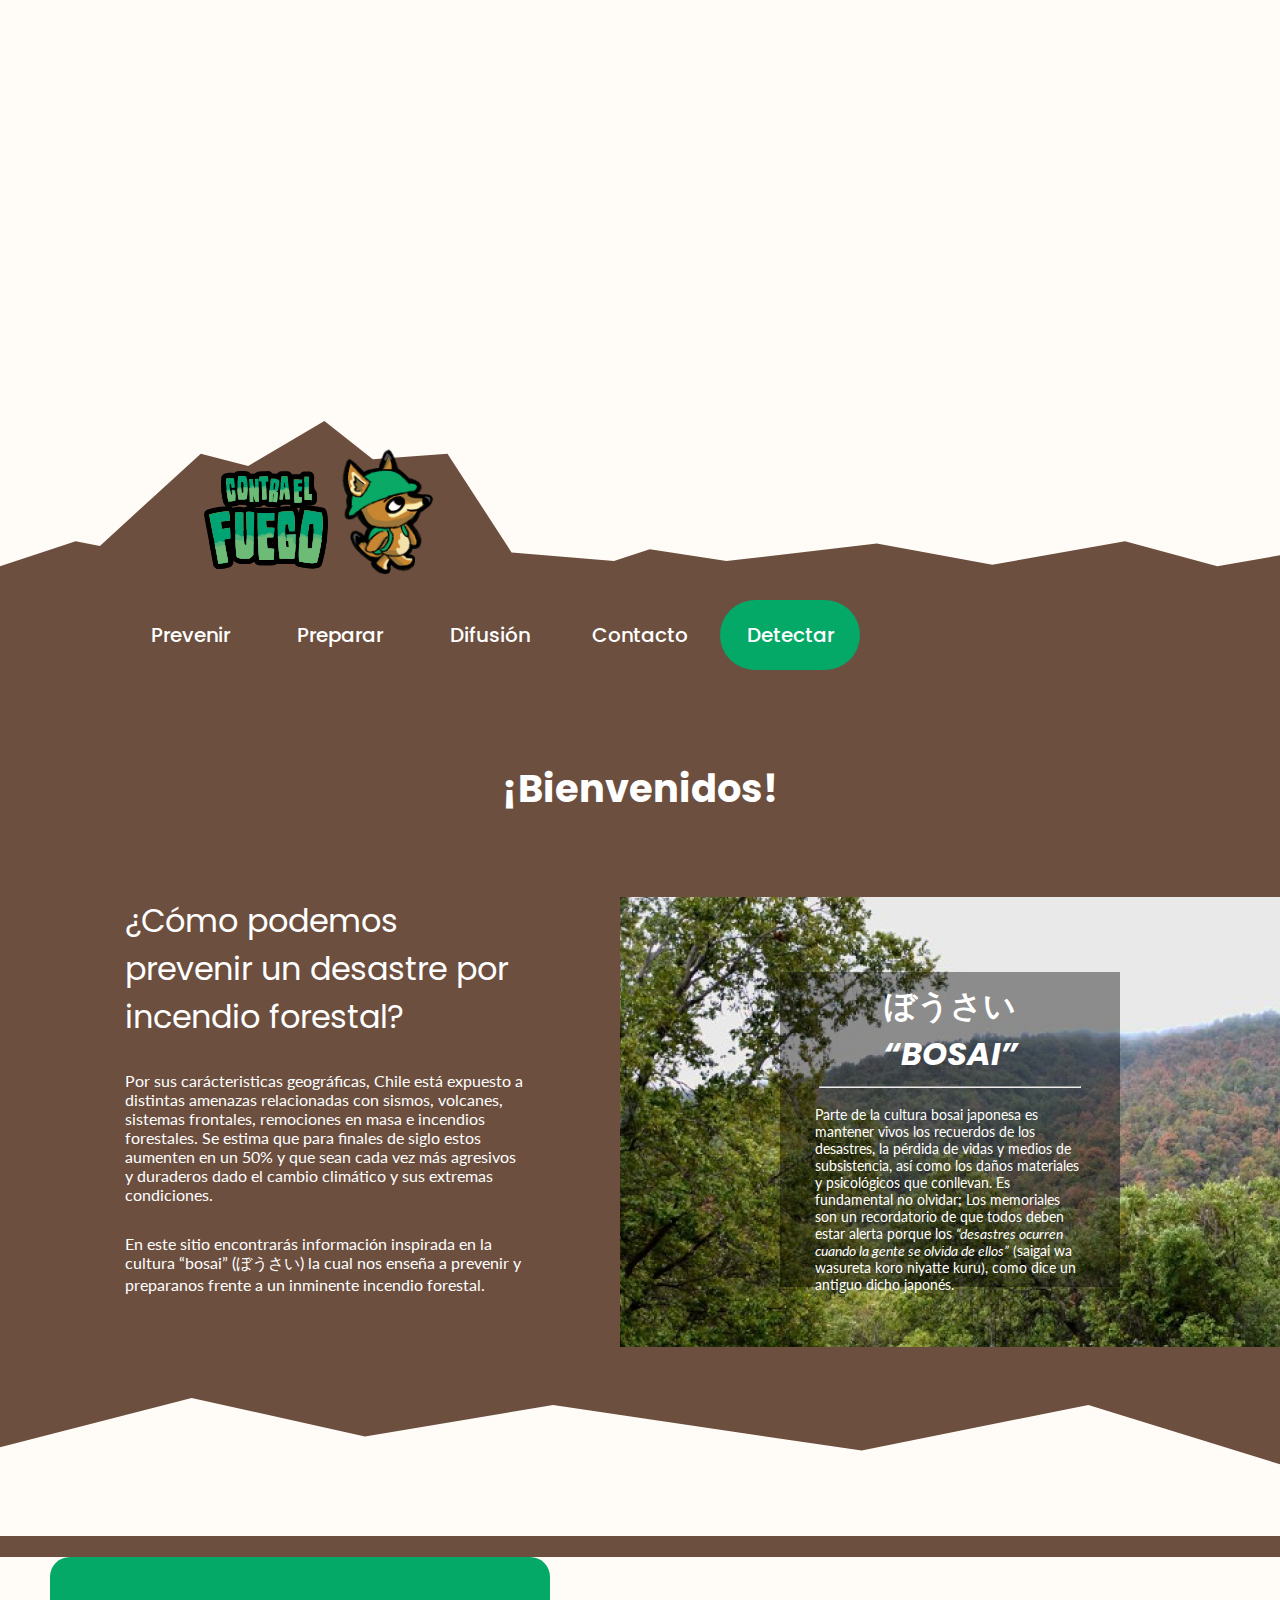
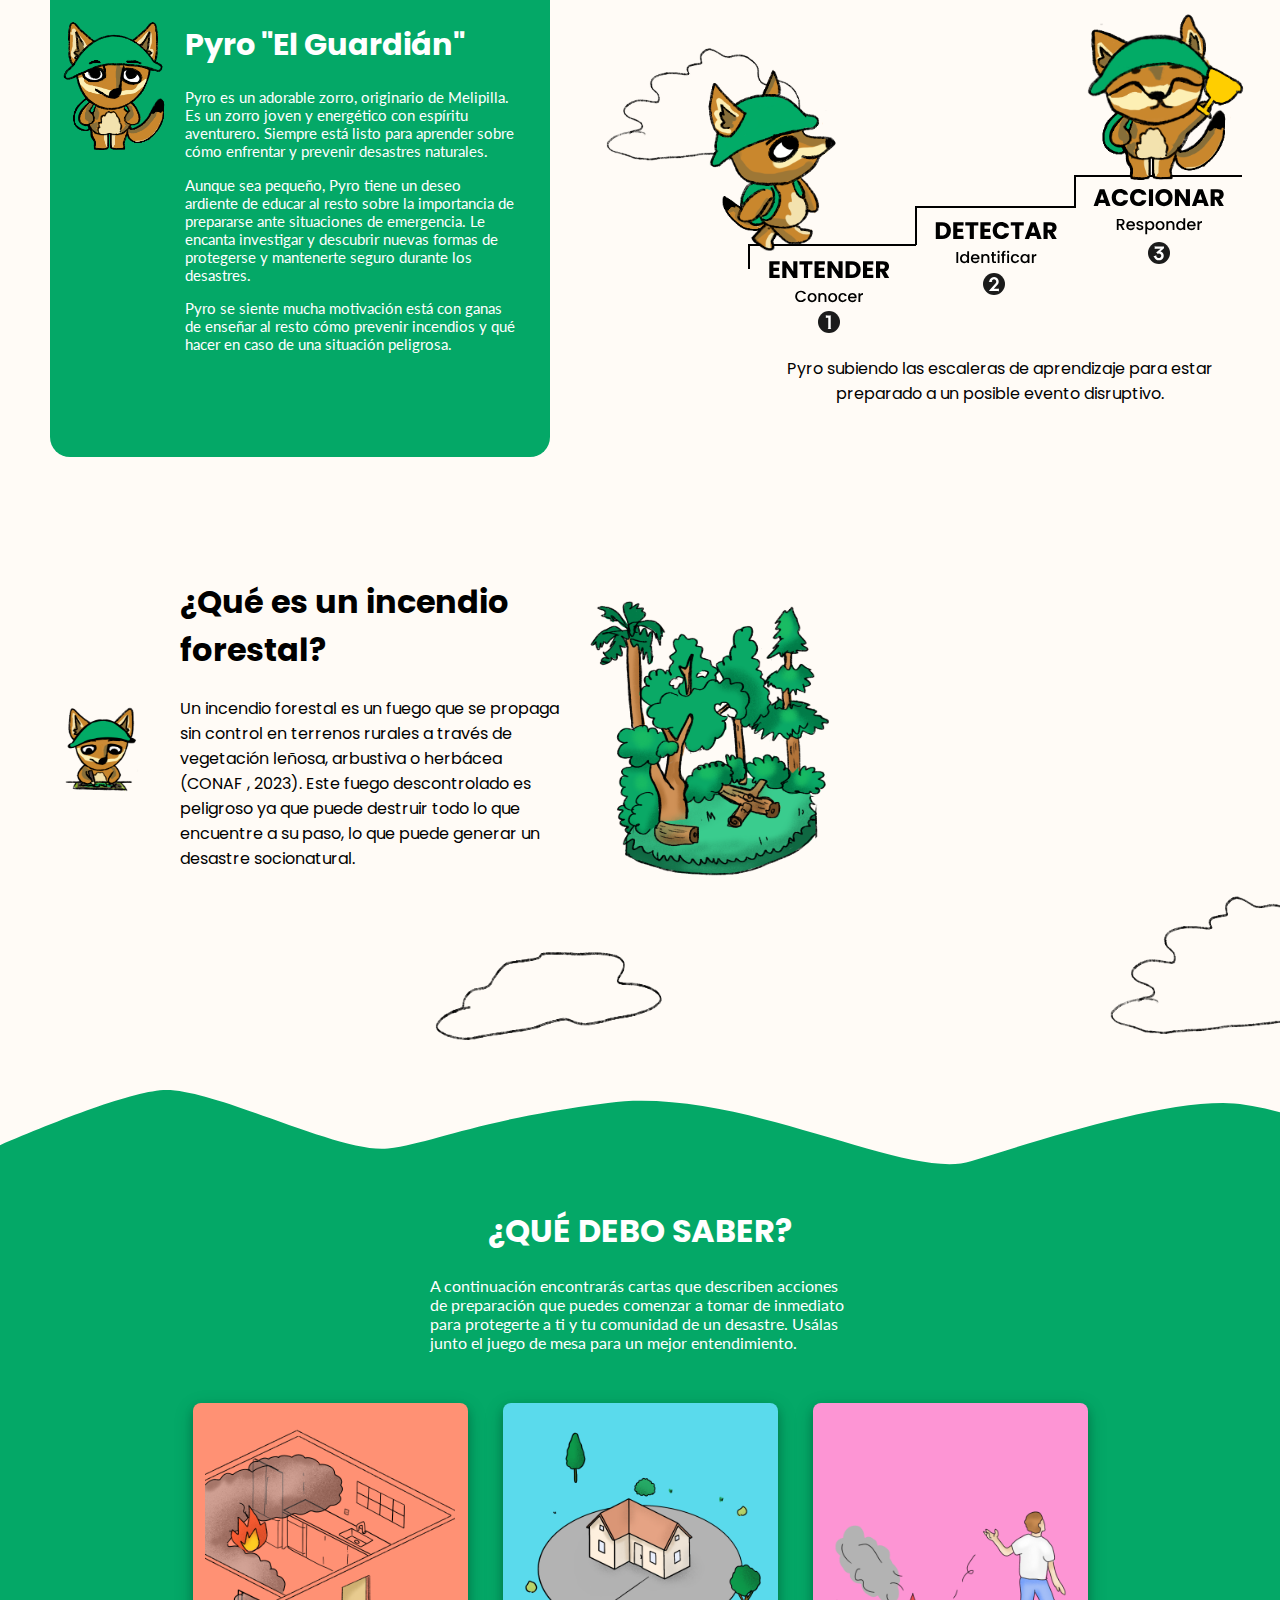
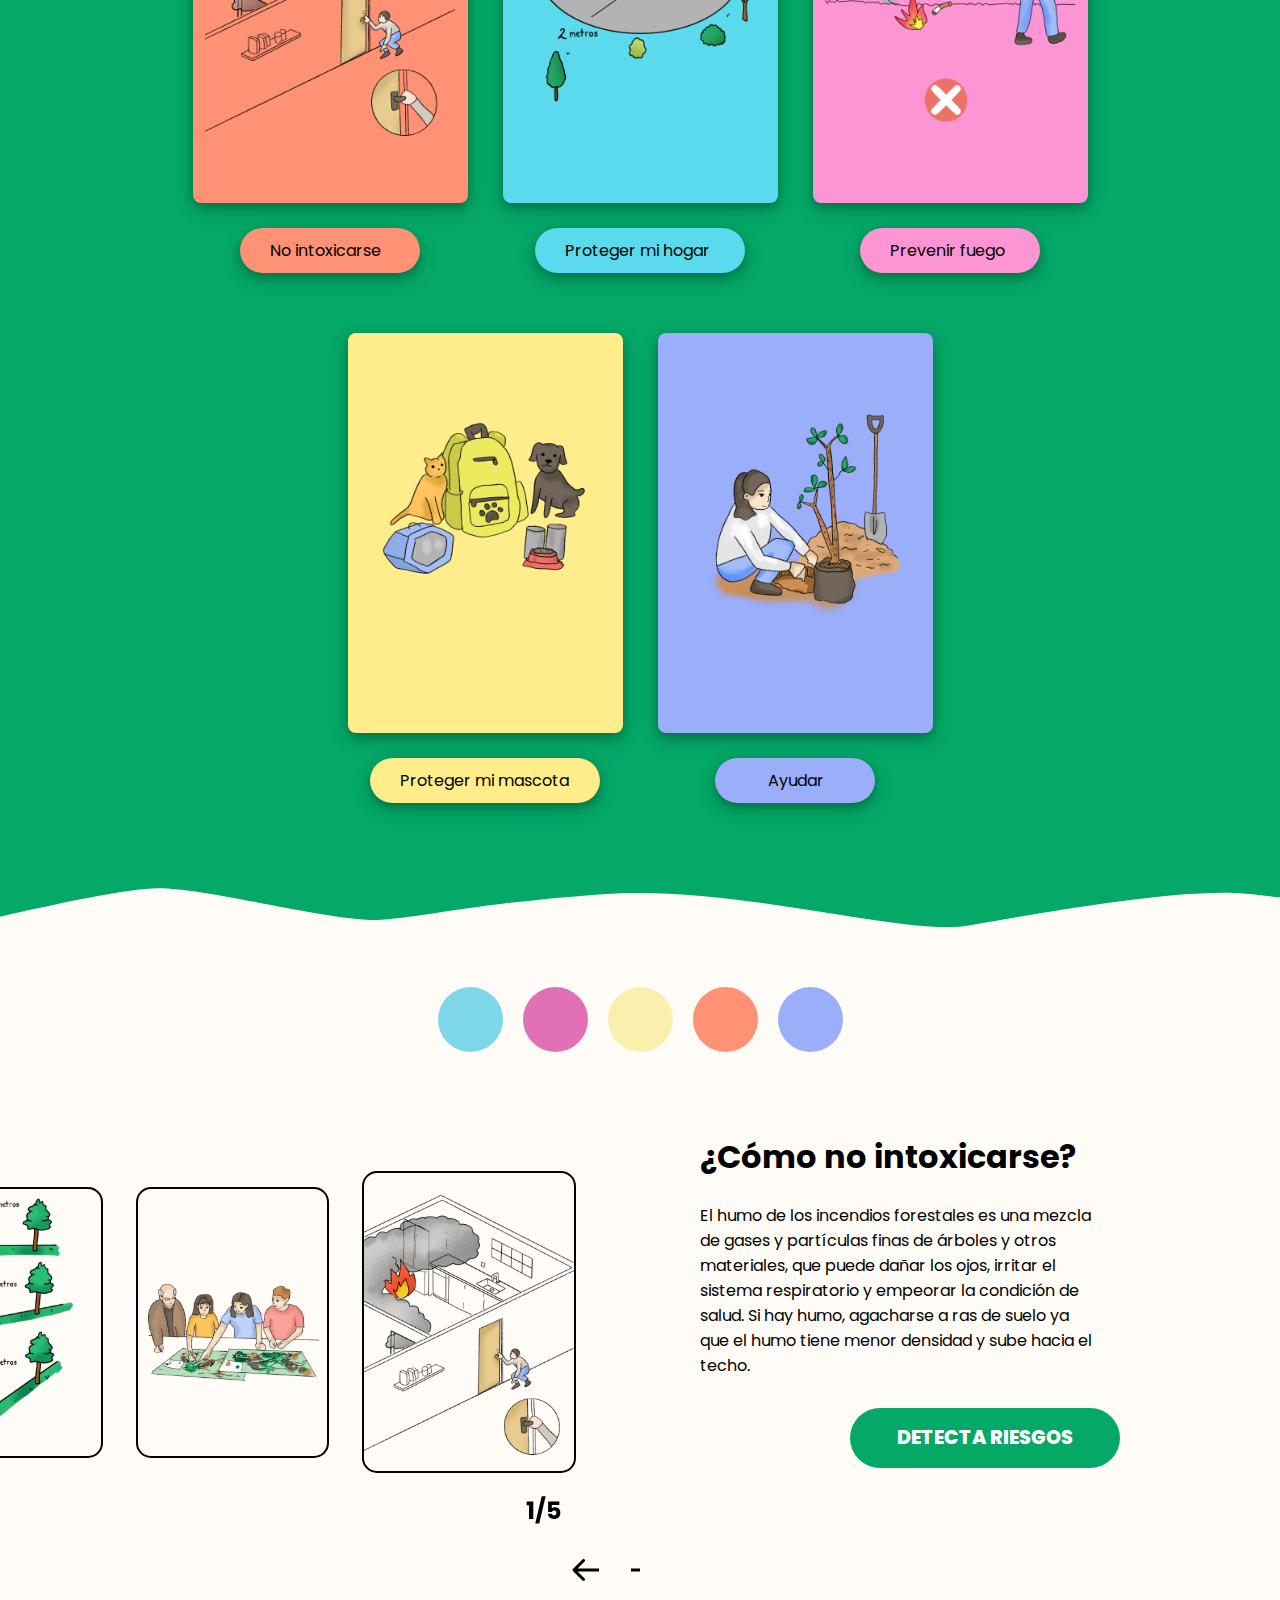
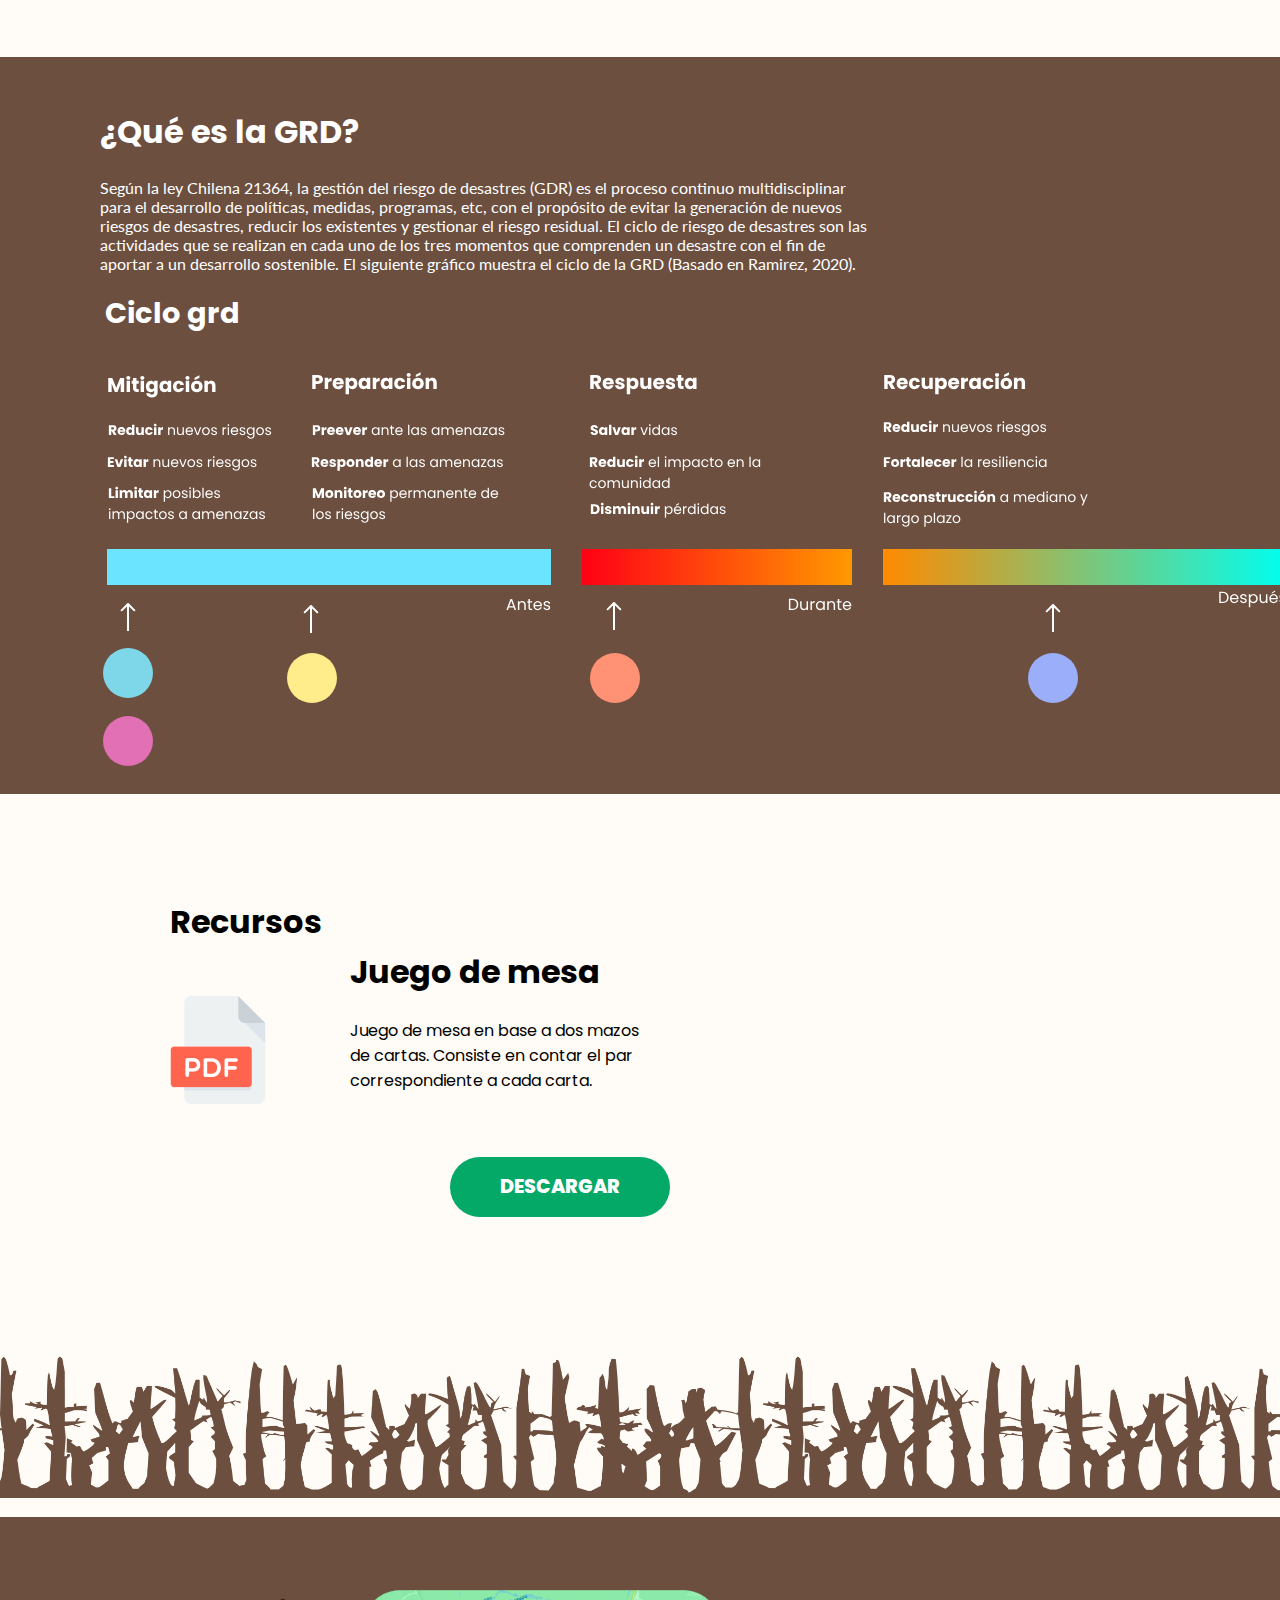
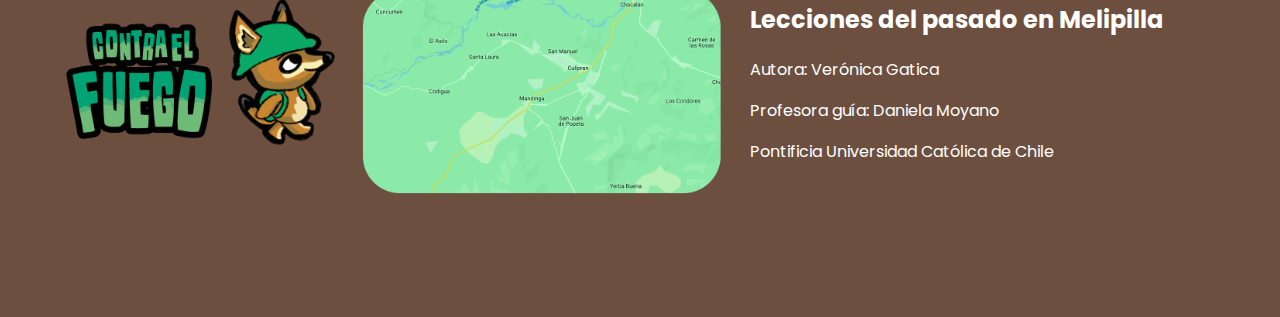
==== commit 937846d6: "Add files via upload" ====
--- a/index.html
+++ b/index.html
@@ -34,9 +34,7 @@
 			
 		<div class="div1">
 			<h1>¿Cómo podemos prevenir un desastre por incendio forestal?</h1>
-			<p>Por sus carácteristicas geográficas, Chile está expuesto a distintas amenazas relacionadas con sismos, volcanes, sistemas frontales, remociones en masa e incendios forestales. Se estima que para finales de siglo estos aumenten en un 50% y que sean cada vez más agresivos y duraderos dado el cambio climático y sus extremas condiciones.
-
-			En este sitio encontrarás información inspirada en la cultura “bosai” (ぼうさい) la cual nos enseña a prevenir y preparanos frente a un inminente incendio forestal.</p>
+			<p>Por sus carácteristicas geográficas, Chile está expuesto a distintas amenazas relacionadas con sismos, volcanes, sistemas frontales, remociones en masa e incendios forestales. Se estima que para finales de siglo estos aumenten en un 50% y que sean cada vez más agresivos y duraderos dado el cambio climático y sus extremas condiciones.</p>
 			<p>
 			En este sitio encontrarás información inspirada en la cultura “bosai” (ぼうさい) la cual nos enseña a prevenir y preparanos frente a un inminente incendio forestal.
 			</p>
@@ -54,7 +52,7 @@
 
 	<section id="dos">
 		<div class="pyro">
-				<div style="position: absolute; padding-top:30px; margin:10px;"><img src="img/pyro1.png" width="110px"></div>
+				<div style="position: absolute; padding-top:50px; margin:10px;"><img src="img/pyro1.png" width="110px"></div>
 			<div class="pyrotexto">
 				<h1>Pyro "El Guardián"</h1>
 				<p>
@@ -64,10 +62,7 @@
 				Aunque sea pequeño, Pyro tiene un deseo ardiente de educar al resto sobre la importancia de prepararse ante situaciones de emergencia. Le encanta investigar y descubrir nuevas formas de protegerse y mantenerte seguro durante los desastres. 
 				</p>
 				<p>
-				Pyro se siente especialmente atraído por los incendios forestales, ya que estos desastres ocurren con frecuencia en su hogar. Con mucha motivación está con ganas de enseñar al resto cómo prevenir incendios y qué hacer en caso de una situación peligrosa. 
-				</p>
-				<p>	
-				Siempre preparado para un desafío, Pyro es valiente y amigable, y siempre está dispuesto a ayudar a aprender sobre los desastres naturales y cómo proteger comunidades.	
+				Pyro se siente mucha motivación está con ganas de enseñar al resto cómo prevenir incendios y qué hacer en caso de una situación peligrosa. 
 				</p>
 			</div>
 		</div>
@@ -195,7 +190,7 @@
 	<section id="seis">
 		<div style="color: white; width:780px; margin-left: 100px; padding-top: 30px;">
 			<h1>¿Qué es la GRD?</h1>
-			<p style="font-family: 'lato',sans-serif;">Según la ley Chilena 21364, la gestión del riesgo de desastres (GDR) es el proceso continuo multidisciplinar para el desarrollo de políticas, medidas, programas, etc, con el propósito de evitar la generación de nuevos riesgos de desastres, reducir los existentes y gestionar el riesgo residual. El ciclo de riesgo de desastres son las actividades que se realizan en cada uno de los tres momentos que comprenden un desastre con el fin de aportar a un desarrollo sostenible.</p>
+			<p style="font-family: 'lato',sans-serif;">Según la ley Chilena 21364, la gestión del riesgo de desastres (GDR) es el proceso continuo multidisciplinar para el desarrollo de políticas, medidas, programas, etc, con el propósito de evitar la generación de nuevos riesgos de desastres, reducir los existentes y gestionar el riesgo residual. El ciclo de riesgo de desastres son las actividades que se realizan en cada uno de los tres momentos que comprenden un desastre con el fin de aportar a un desarrollo sostenible. El siguiente gráfico muestra el ciclo de la GRD (Basado en Ramirez, 2020).</p>
 		</div>
 		<h1 style="color: white; margin-left: 105px; font-size: 1.8em; " >Ciclo grd</h1>
 		<div class="ciclogrd">
--- a/style-2.css
+++ b/style-2.css
@@ -142,7 +142,7 @@
     color: white;
 }
 
-.pyro { height: 550px;
+.pyro { height: 500px;
     width: 500px;
     background-color: #04A867;
     border-radius: 20px;
@@ -157,6 +157,7 @@
     font-family: 'lato', sans-serif;
     margin-left: 135px;
     font-size: 0.95rem;
+    padding-top: 30px;
 }
 
 .pyrotexto h1{ 
